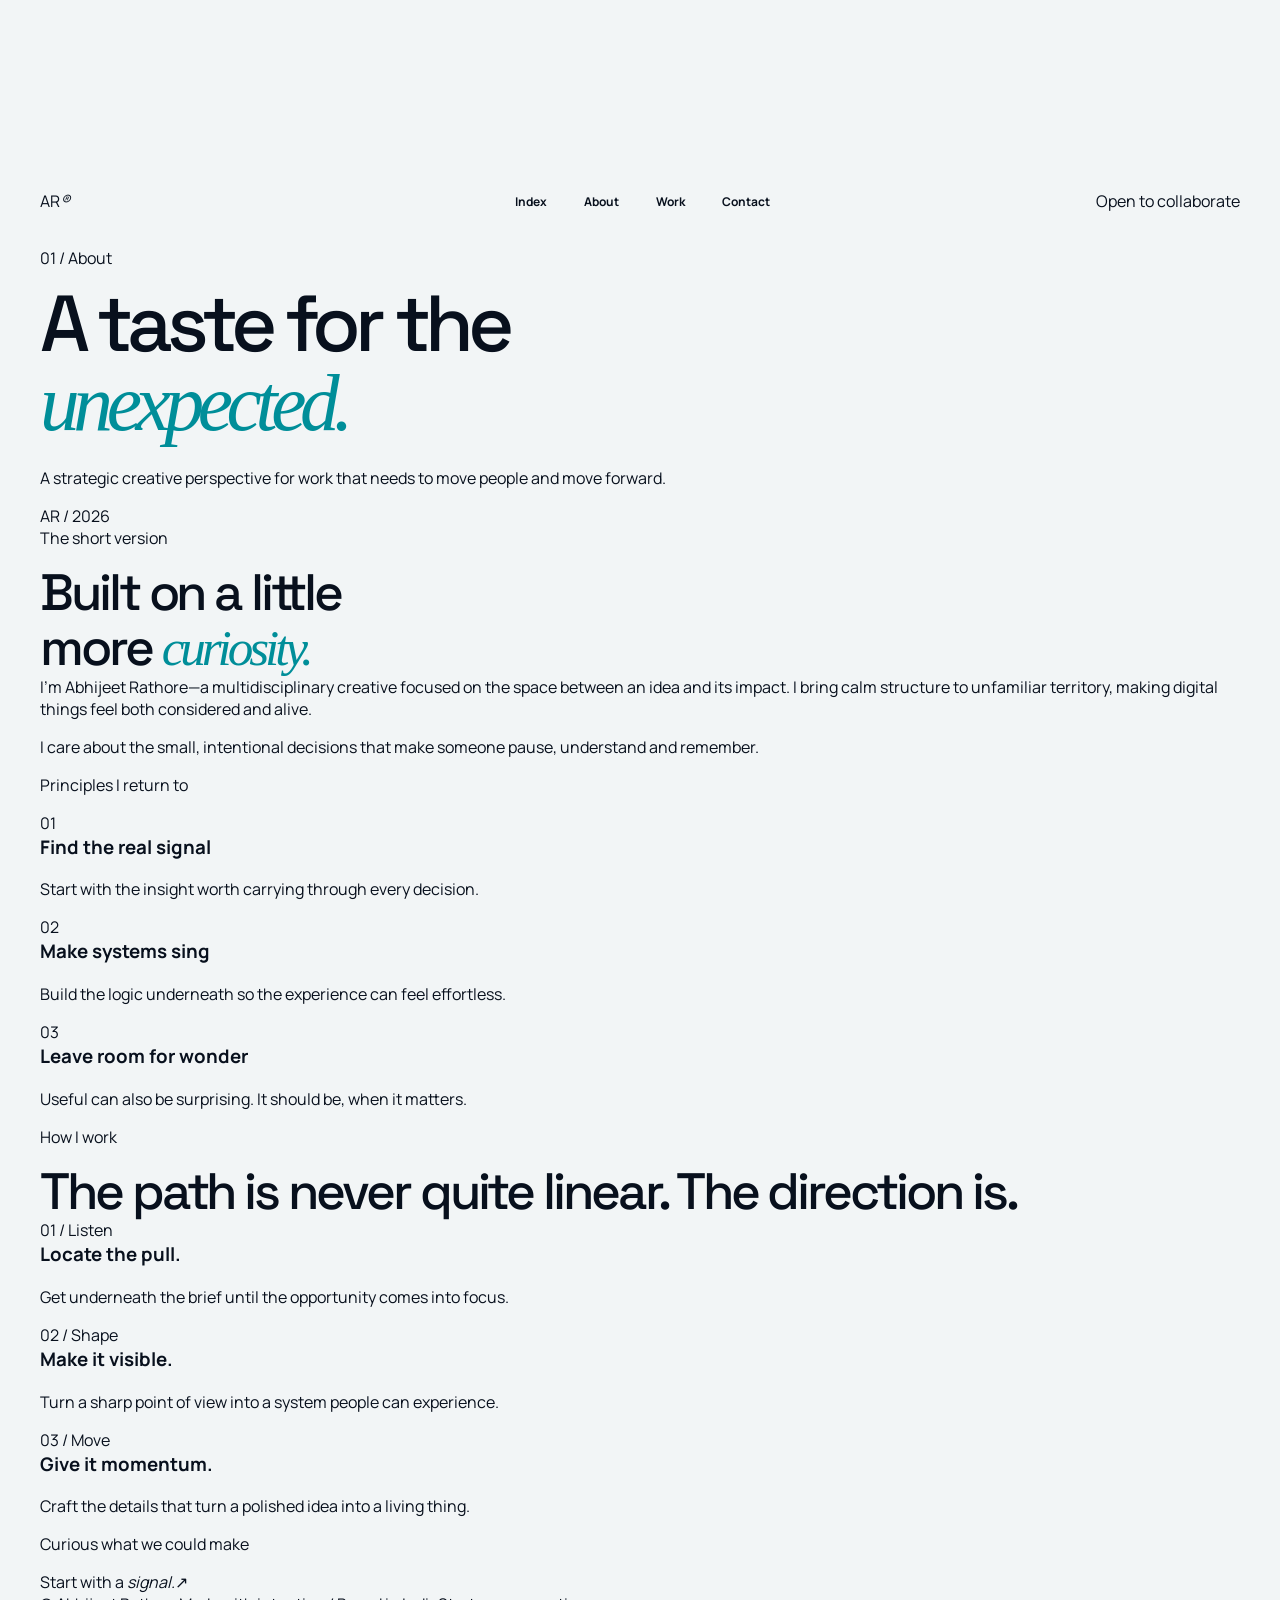
==== about.html @ 10bc4ac6 "Updated the pages" ====
<!doctype html>
<html lang="en"><head><meta charset="UTF-8" /><meta name="viewport" content="width=device-width, initial-scale=1.0" /><meta name="description" content="About Abhijeet Rathore." /><title>About — Abhijeet Rathore</title><link rel="preconnect" href="https://fonts.googleapis.com" /><link rel="preconnect" href="https://fonts.gstatic.com" crossorigin /><link href="https://fonts.googleapis.com/css2?family=DM+Mono:wght@400;500&family=Manrope:wght@400;500;600;700;800&family=Space+Grotesk:wght@400;500;600;700&display=swap" rel="stylesheet" /><link rel="stylesheet" href="styles.css" /></head>
<body><canvas id="starfield" aria-hidden="true"></canvas><div class="noise" aria-hidden="true"></div><div class="cursor-orb" aria-hidden="true"></div><header class="nav-wrap"><nav class="nav container"><a class="brand" href="index.html">A<span>R</span><i>®</i></a><div class="nav-links"><a href="index.html">Index</a><a class="active" href="about.html">About</a><a href="work.html">Work</a><a href="contact.html">Contact</a></div><a class="availability" href="contact.html"><b></b> Open to collaborate</a></nav></header>
<main><section class="page-hero container reveal"><p class="micro"><i></i> 01 / About</p><h1>A taste for the<br /><em>unexpected.</em></h1><p class="page-intro">A strategic creative perspective for work that needs to move people and move forward.</p><span class="page-number">AR / 2026</span></section><section class="about-statement container"><p class="micro reveal"><i></i> The short version</p><div class="reveal delay-1"><h2>Built on a little<br />more <em>curiosity.</em></h2><p>I’m Abhijeet Rathore—a multidisciplinary creative focused on the space between an idea and its impact. I bring calm structure to unfamiliar territory, making digital things feel both considered and alive.</p><p>I care about the small, intentional decisions that make someone pause, understand and remember.</p></div></section><section class="container section"><p class="micro reveal"><i></i> Principles I return to</p><div class="principles"><article class="principle reveal"><span>01</span><h3>Find the real signal</h3><p>Start with the insight worth carrying through every decision.</p></article><article class="principle reveal delay-1"><span>02</span><h3>Make systems sing</h3><p>Build the logic underneath so the experience can feel effortless.</p></article><article class="principle reveal delay-2"><span>03</span><h3>Leave room for wonder</h3><p>Useful can also be surprising. It should be, when it matters.</p></article></div></section><section class="process"><div class="container"><p class="micro reveal"><i></i> How I work</p><h2 class="process-heading reveal">The path is never quite linear. The direction is.</h2><div class="process-grid"><article class="process-card reveal"><span>01 / Listen</span><h3>Locate the pull.</h3><p>Get underneath the brief until the opportunity comes into focus.</p></article><article class="process-card reveal delay-1"><span>02 / Shape</span><h3>Make it visible.</h3><p>Turn a sharp point of view into a system people can experience.</p></article><article class="process-card reveal delay-2"><span>03 / Move</span><h3>Give it momentum.</h3><p>Craft the details that turn a polished idea into a living thing.</p></article></div></div></section><section class="closing container section reveal"><p class="micro"><i></i> Curious what we could make</p><a class="mega-link" href="contact.html">Start with a <em>signal.</em><span>↗</span></a></section></main><footer class="footer container"><span>© <span id="year"></span> Abhijeet Rathore</span><span>Made with intention / Based in India</span><a href="contact.html">Start a conversation ↗</a></footer><script src="script.js"></script></body></html>
---- styles.css ----
:root {
  --ink: #08101d;
  --paper: #f2f5f6;
  --white: #fbfcfc;
  --muted: #6d7680;
  --line: rgba(8, 16, 29, .13);
  --blue: #4cf3f5;
  --violet: #9b7bff;
  --navy: #071321;
}

* { box-sizing: border-box; }
html { scroll-behavior: smooth; }
body { margin: 0; background: var(--paper); color: var(--ink); font-family: "Manrope", sans-serif; overflow-x: hidden; }
a { color: inherit; text-decoration: none; }
.container { width: min(1240px, calc(100% - 80px)); margin: 0 auto; }
.page-shell { overflow: hidden; }

.grain { position: fixed; inset: 0; pointer-events: none; z-index: 30; opacity: .045; background-image: url("data:image/svg+xml,%3Csvg viewBox='0 0 180 180' xmlns='http://www.w3.org/2000/svg'%3E%3Cfilter id='noise'%3E%3CfeTurbulence type='fractalNoise' baseFrequency='.9' numOctaves='4' stitchTiles='stitch'/%3E%3C/filter%3E%3Crect width='100%25' height='100%25' filter='url(%23noise)' opacity='.8'/%3E%3C/svg%3E"); }
.cursor-glow { position: fixed; z-index: 20; top: 0; left: 0; width: 500px; height: 500px; border-radius: 50%; pointer-events: none; background: radial-gradient(circle, rgba(94,241,243,.09), transparent 63%); transform: translate(-50%, -50%); mix-blend-mode: multiply; }

.nav { height: 92px; display: flex; align-items: center; justify-content: space-between; position: relative; z-index: 4; }
.monogram { font: 700 27px/1 "Space Grotesk", sans-serif; letter-spacing: -2px; }
.monogram span { color: #00bdc7; }
.nav-links { display: flex; align-items: center; gap: 37px; margin-left: 118px; }
.nav-links a { font-size: 12px; font-weight: 700; transition: color .2s ease; }
.nav-links a:hover { color: #00a5ad; }
.nav-cta { display: flex; align-items: center; gap: 9px; font: 500 10px/1 "DM Mono", monospace; text-transform: uppercase; letter-spacing: .04em; }
.nav-cta span { width: 7px; height: 7px; border-radius: 50%; background: #1ccd91; box-shadow: 0 0 0 4px rgba(28,205,145,.12); animation: pulse 2s infinite; }

.hero { min-height: 702px; position: relative; display: flex; align-items: center; padding: 83px 0 110px; }
.hero:before { content: ""; position: absolute; width: 740px; height: 740px; border-radius: 50%; right: -138px; top: -67px; background: radial-gradient(circle, rgba(94,244,246,.28) 0, rgba(119,191,244,.12) 35%, transparent 66%); filter: blur(12px); }
.hero-copy { position: relative; z-index: 2; max-width: 660px; }
.eyebrow { display: flex; align-items: center; gap: 10px; margin: 0 0 25px; color: #53616c; font: 500 10px/1.2 "DM Mono", monospace; letter-spacing: .09em; text-transform: uppercase; }
.eyebrow i { display: inline-block; width: 20px; height: 1px; background: #1d8b96; }
h1, h2, h3, p { margin-top: 0; }
h1 { margin-bottom: 25px; max-width: 670px; font: 500 clamp(59px, 6.2vw, 94px)/.99 "Space Grotesk", sans-serif; letter-spacing: -.075em; }
h1 em, h2 em { color: #008e99; font-family: Georgia, "Times New Roman", serif; font-weight: 400; letter-spacing: -.08em; }
.hero-intro { max-width: 430px; color: #53616c; font-size: 15px; line-height: 1.72; }
.hero-actions { display: flex; align-items: center; gap: 25px; margin-top: 34px; }
.button { display: inline-flex; align-items: center; gap: 24px; padding: 16px 18px; font-size: 12px; font-weight: 700; transition: transform .25s ease, background .25s ease; }
.button:hover { transform: translateY(-3px); }
.button-primary { background: var(--ink); color: white; }
.button-primary b { color: #52eff1; font-size: 19px; font-weight: 400; line-height: 10px; }
.button-quiet { border-bottom: 1px solid var(--ink); padding-left: 0; padding-right: 0; }
.button-quiet span { font-size: 16px; }
.hero-meta { position: absolute; bottom: 32px; left: 40px; right: 40px; display: flex; justify-content: space-between; color: #7a858d; font: 500 10px/1.2 "DM Mono", monospace; letter-spacing: .01em; }
.hero-meta b { color: #00a9b2; margin: 0 6px; }
.hero-meta a { color: var(--ink); font-weight: 500; }
.hero-meta small { margin-left: 9px; font-size: 14px; }

.hero-orbit { position: absolute; z-index: 1; width: 590px; height: 590px; right: -10px; top: 64px; border-radius: 50%; }
.orbit-grid { position: absolute; inset: 63px; border-radius: 50%; background-image: linear-gradient(rgba(8,16,29,.05) 1px, transparent 1px), linear-gradient(90deg, rgba(8,16,29,.05) 1px, transparent 1px); background-size: 24px 24px; mask-image: radial-gradient(circle, black 36%, transparent 70%); }
.orbit-ring { position: absolute; left: 50%; top: 50%; border: 1px solid rgba(9, 42, 57, .26); border-radius: 50%; transform: translate(-50%, -50%); }
.ring-one { width: 214px; height: 214px; animation: spin 20s linear infinite; }
.ring-two { width: 367px; height: 367px; border-style: dashed; opacity: .78; animation: spin-reverse 34s linear infinite; }
.ring-three { width: 510px; height: 510px; border-color: rgba(9, 42, 57, .13); }
.ring-one:after, .ring-two:after { content: ""; position: absolute; border-radius: 50%; background: #00b6be; box-shadow: 0 0 16px 4px rgba(74,245,246,.5); }
.ring-one:after { width: 8px; height: 8px; top: 28px; left: 19px; }
.ring-two:after { width: 5px; height: 5px; right: 48px; bottom: 5px; background: #8268ff; }
.orbit-node { position: absolute; width: 14px; height: 14px; border-radius: 50%; background: var(--paper); border: 2px solid #19bdc3; box-shadow: 0 0 0 4px rgba(68,240,240,.1); }
.node-one { top: 95px; left: 103px; }.node-two { right: 50px; top: 224px; border-color: #8b73ff; }.node-three { bottom: 101px; left: 133px; width: 9px; height: 9px; }
.core { position: absolute; width: 128px; height: 128px; left: calc(50% - 64px); top: calc(50% - 64px); border-radius: 50%; display: flex; flex-direction: column; justify-content: center; align-items: center; background: rgba(249,255,255,.68); box-shadow: inset 0 0 22px rgba(75,243,244,.4), 0 0 35px rgba(47,218,222,.2); backdrop-filter: blur(6px); }
.core:before { content: ""; position: absolute; inset: -8px; border: 1px solid rgba(0,166,178,.22); border-radius: 50%; }
.core-mark { font: 700 40px/.7 "Space Grotesk", sans-serif; letter-spacing: -4px; }
.core-status { margin-top: 12px; color: #00959e; font: 500 7px/1 "DM Mono", monospace; letter-spacing: .13em; }
.orbit-label { position: absolute; color: #728087; font: 500 8px/1.6 "DM Mono", monospace; letter-spacing: .09em; }
.label-top { top: 72px; right: 38px; }.label-bottom { bottom: 79px; left: 41px; color: #228d96; }

.section-pad { padding-top: 145px; padding-bottom: 145px; }
.about { border-top: 1px solid var(--line); }
.section-kicker { color: #607079; font: 500 10px/1 "DM Mono", monospace; letter-spacing: .07em; text-transform: uppercase; }
.section-kicker span { color: #00a9b2; margin-right: 12px; }
.about-content { display: grid; grid-template-columns: minmax(0, 1.35fr) minmax(250px, .65fr); gap: 100px; align-items: end; margin-top: 53px; }
h2 { margin-bottom: 0; font: 500 clamp(37px, 4vw, 61px)/1.08 "Space Grotesk", sans-serif; letter-spacing: -.06em; }
.about-aside { padding-bottom: 5px; }.about-aside p { margin-bottom: 28px; color: #53616c; font-size: 14px; line-height: 1.75; }
.text-link { display: inline-flex; gap: 17px; align-items: center; padding-bottom: 5px; border-bottom: 1px solid #1c2730; font-size: 12px; font-weight: 700; }.text-link span { color: #009da7; font-size: 15px; }
.metrics { display: grid; grid-template-columns: repeat(4, 1fr); gap: 20px; margin-top: 94px; padding-top: 22px; border-top: 1px solid var(--line); }.metrics div { display: flex; flex-direction: column; gap: 14px; }.metrics strong { color: #00a5ae; font: 500 33px/1 "Space Grotesk", sans-serif; letter-spacing: -.05em; }.metrics span { color: #5f6b73; font-size: 11px; line-height: 1.5; }

.work { background: var(--ink); color: var(--white); }.work-header { display: flex; justify-content: space-between; align-items: start; }.work .section-kicker { color: #7e96a1; }.work-header p { width: 280px; margin: 0; color: #a3b4bb; font-size: 13px; line-height: 1.7; }.project-grid { display: grid; grid-template-columns: 1fr 1fr; gap: 47px 25px; margin-top: 78px; }.project { display: block; }.project-featured { grid-column: span 2; }.project-wide { grid-column: span 2; width: 68%; }.project-art { position: relative; overflow: hidden; height: 385px; background: #142a3d; transition: transform .4s ease; }.project-featured .project-art { height: 510px; }.project-wide .project-art { height: 350px; }.project:hover .project-art { transform: translateY(-7px); }.project-index { position: absolute; bottom: 18px; right: 19px; z-index: 3; color: rgba(255,255,255,.7); font: 500 9px/1 "DM Mono", monospace; }.project-caption { display: flex; justify-content: space-between; align-items: center; padding-top: 16px; }.project-caption h3 { margin: 0 0 5px; font: 500 20px/1 "Space Grotesk", sans-serif; letter-spacing: -.04em; }.project-caption p { margin: 0; color: #8ea2ac; font-size: 11px; }.round-arrow { display: grid; place-items: center; width: 34px; height: 34px; border: 1px solid rgba(255,255,255,.35); border-radius: 50%; font-size: 15px; transition: background .25s ease, color .25s ease; }.project:hover .round-arrow { background: #54f2f3; color: var(--ink); border-color: #54f2f3; }

.art-aether { background: radial-gradient(circle at 53% 48%, #3f737e 0, #174052 18%, #0c2237 46%, #071526 85%); }.aether-glow { position: absolute; width: 650px; height: 250px; top: 100px; left: 50%; transform: translateX(-50%); background: radial-gradient(ellipse, rgba(109,253,248,.64) 0, rgba(74,189,221,.16) 35%, transparent 70%); filter: blur(20px); }.aether-card { position: absolute; border: 1px solid rgba(146,255,255,.55); background: rgba(19,74,93,.46); box-shadow: 0 18px 70px rgba(0,0,0,.24), inset 0 0 60px rgba(90,244,240,.09); backdrop-filter: blur(11px); }.card-back { width: 255px; height: 316px; left: calc(50% - 148px); top: 94px; transform: rotate(-13deg); opacity: .75; }.card-main { width: 280px; height: 350px; left: calc(50% - 100px); top: 77px; transform: rotate(8deg); transition: transform .6s cubic-bezier(.2,.8,.2,1); }.project:hover .card-main { transform: rotate(3deg) translateY(-8px); }.aether-card-nav { display: flex; align-items: center; gap: 7px; padding: 20px; color: #e4ffff; }.aether-card-nav span { margin-right: auto; font: 400 22px Georgia; }.aether-card-nav i { display: block; width: 14px; height: 1px; background: #99f4f1; }.aether-card-copy { position: relative; z-index: 2; padding: 63px 21px; color: #eaffff; font: 400 42px/.91 "Space Grotesk", sans-serif; letter-spacing: -.08em; }.aether-card-copy em { color: #a4fff8; font-family: Georgia; }.aether-ripple { position: absolute; left: -35px; bottom: -110px; width: 340px; height: 240px; border-radius: 50%; border: 1px solid rgba(130,255,252,.55); box-shadow: 0 0 0 25px rgba(122,255,251,.05), 0 0 0 52px rgba(122,255,251,.04), 0 0 0 84px rgba(122,255,251,.03); }

.art-type { background: #f0ece5; color: #101218; }.type-word { position: absolute; z-index: 2; font: 700 clamp(64px, 9vw, 128px)/.78 "Space Grotesk", sans-serif; letter-spacing: -.1em; }.type-word-one { left: 25px; top: 61px; }.type-word-two { right: 20px; bottom: 66px; color: #d65647; }.type-globe { position: absolute; width: 190px; height: 190px; left: calc(50% - 95px); top: calc(50% - 95px); border-radius: 50%; background: repeating-linear-gradient(0deg, transparent, transparent 12px, rgba(7,16,29,.75) 13px, transparent 14px), repeating-linear-gradient(90deg, transparent, transparent 17px, rgba(7,16,29,.45) 18px, transparent 19px), #ea5b4c; box-shadow: inset -30px -15px 42px rgba(33,12,8,.28); animation: float 5s ease-in-out infinite; }.art-type .project-index { color: #222; }

.art-still { background: linear-gradient(180deg, #bccfd0 0%, #ceddde 51%, #698b8b 51%, #2b4b4e 100%); }.still-sun { position: absolute; width: 140px; height: 140px; border-radius: 50%; background: #f6e6be; top: 49px; left: 55%; box-shadow: 0 0 50px rgba(255,239,192,.62); }.still-land { position: absolute; left: -10%; right: -10%; border-radius: 50% 50% 0 0; }.land-back { bottom: 0; height: 155px; background: #476e71; clip-path: polygon(0 68%, 15% 41%, 32% 63%, 49% 14%, 67% 50%, 80% 25%, 100% 53%, 100% 100%, 0 100%); }.land-front { bottom: -17px; height: 145px; background: #15373e; clip-path: polygon(0 63%, 18% 25%, 36% 60%, 52% 32%, 71% 66%, 87% 21%, 100% 50%, 100% 100%, 0 100%); }.still-window { position: absolute; left: 27px; top: 25px; right: 27px; bottom: 24px; border: 1px solid rgba(6,38,44,.54); display: flex; flex-direction: column; justify-content: space-between; padding: 13px; color: #113a3e; font: 500 10px/1 "DM Mono"; letter-spacing: .13em; }.still-window i { align-self: flex-end; font-style: normal; }.art-still .project-index { color: #e9f9f7; }

.services { border-bottom: 1px solid var(--line); }.service-list { margin-top: 60px; border-top: 1px solid var(--line); }.service-item { display: grid; grid-template-columns: 11% 39% 1fr 30px; align-items: center; gap: 15px; min-height: 119px; border-bottom: 1px solid var(--line); transition: padding .3s ease, background .3s ease; }.service-item:hover { padding: 0 18px; background: rgba(82,238,240,.08); }.service-item > span { color: #00a3ad; font: 500 10px/1 "DM Mono"; }.service-item h3 { margin: 0; font: 500 27px/1 "Space Grotesk"; letter-spacing: -.05em; }.service-item p { margin: 0; max-width: 255px; color: #66727a; font-size: 12px; line-height: 1.65; }.service-item i { font-style: normal; font-size: 19px; }

.contact { position: relative; overflow: hidden; color: var(--white); background: #071421; }.contact:before { content: ""; position: absolute; width: 700px; height: 700px; border-radius: 50%; right: -155px; top: -270px; background: radial-gradient(circle, rgba(75,245,245,.31), rgba(40,132,166,.09) 34%, transparent 68%); }.contact-grid { position: absolute; inset: 0; opacity: .27; background-image: linear-gradient(rgba(80,164,177,.15) 1px, transparent 1px), linear-gradient(90deg, rgba(80,164,177,.15) 1px, transparent 1px); background-size: 52px 52px; mask-image: linear-gradient(120deg, black, transparent 75%); }.contact-content { position: relative; padding-top: 128px; padding-bottom: 32px; }.contact .eyebrow { color: #a9c1c5; }.contact h2 { font-size: clamp(54px, 7vw, 103px); color: #f4ffff; }.contact h2 em { color: #69f3f3; }.contact-mail { display: inline-flex; align-items: center; gap: 18px; margin-top: 49px; padding-bottom: 8px; border-bottom: 1px solid rgba(225,255,255,.6); font: 500 clamp(18px, 2vw, 26px)/1 "Space Grotesk"; letter-spacing: -.04em; }.contact-mail span { color: #69f3f3; }.contact-bottom { display: flex; justify-content: space-between; align-items: center; margin-top: 127px; color: #85a2a9; font: 500 9px/1 "DM Mono"; letter-spacing: .02em; }.contact-bottom div { display: flex; gap: 23px; }.contact-bottom a:hover { color: #70f5f3; }

.reveal { opacity: 0; transform: translateY(25px); transition: opacity .8s ease, transform .8s cubic-bezier(.2,.75,.25,1); }.reveal.in-view { opacity: 1; transform: translateY(0); }.delay-1 { transition-delay: .13s; }.delay-2 { transition-delay: .25s; }
@keyframes spin { to { transform: translate(-50%, -50%) rotate(360deg); } } @keyframes spin-reverse { to { transform: translate(-50%, -50%) rotate(-360deg); } } @keyframes pulse { 50% { opacity: .4; transform: scale(.7); } } @keyframes float { 50% { transform: translateY(-11px) rotate(7deg); } }

@media (max-width: 850px) { .container { width: min(100% - 42px, 650px); }.nav { height: 76px; }.nav-links { display: none; }.nav-cta { font-size: 8px; }.hero { min-height: 780px; align-items: flex-start; padding-top: 92px; }.hero-copy { max-width: 520px; }.hero-orbit { width: 445px; height: 445px; right: -132px; top: 380px; opacity: .8; }.ring-one { width: 162px; height: 162px; }.ring-two { width: 278px; height: 278px; }.ring-three { width: 390px; height: 390px; }.orbit-grid { inset: 34px; }.node-one { top: 64px; left: 70px; }.node-two { right: 25px; top: 170px; }.node-three { bottom: 74px; left: 94px; }.label-top { top: 46px; right: 22px; }.label-bottom { bottom: 43px; left: 21px; }.hero-meta { left: 21px; right: 21px; }.section-pad { padding-top: 95px; padding-bottom: 95px; }.about-content { grid-template-columns: 1fr; gap: 35px; margin-top: 39px; }.metrics { margin-top: 67px; }.project-wide { width: 100%; }.project-featured .project-art { height: 430px; }.service-item { grid-template-columns: 50px 1fr 30px; gap: 12px; padding: 21px 0; }.service-item p { display: none; }.contact-content { padding-top: 96px; } }
@media (max-width: 540px) { .container { width: calc(100% - 34px); }.nav-cta { display: none; }.hero { min-height: 717px; padding-top: 78px; }.eyebrow { margin-bottom: 19px; }.hero-intro { font-size: 13px; max-width: 340px; }.hero-actions { gap: 18px; margin-top: 28px; }.button { font-size: 11px; gap: 12px; padding: 14px 14px; }.hero-orbit { transform: scale(.82); transform-origin: top right; right: -103px; top: 370px; }.hero-meta span { font-size: 8px; }.hero-meta a { font-size: 8px; }.metrics { grid-template-columns: 1fr 1fr; row-gap: 37px; }.work-header { display: block; }.work-header p { margin-top: 23px; }.project-grid { grid-template-columns: 1fr; gap: 40px; margin-top: 47px; }.project-featured, .project-wide { grid-column: span 1; }.project-art, .project-featured .project-art, .project-wide .project-art { height: 290px; }.card-back { transform: scale(.75) rotate(-13deg); transform-origin: center; left: calc(50% - 145px); top: 18px; }.card-main { transform: scale(.75) rotate(8deg); transform-origin: center; left: calc(50% - 103px); top: 0; }.project:hover .card-main { transform: scale(.75) rotate(3deg) translateY(-8px); }.type-word { font-size: 67px; }.type-globe { transform: scale(.7); }.service-list { margin-top: 39px; }.service-item h3 { font-size: 20px; }.contact-bottom { margin-top: 92px; align-items: flex-start; flex-direction: column; gap: 17px; }.contact-bottom div { gap: 16px; } }
@media (prefers-reduced-motion: reduce) { *, *:before, *:after { scroll-behavior: auto !important; animation-duration: .01ms !important; animation-iteration-count: 1 !important; transition-duration: .01ms !important; } }
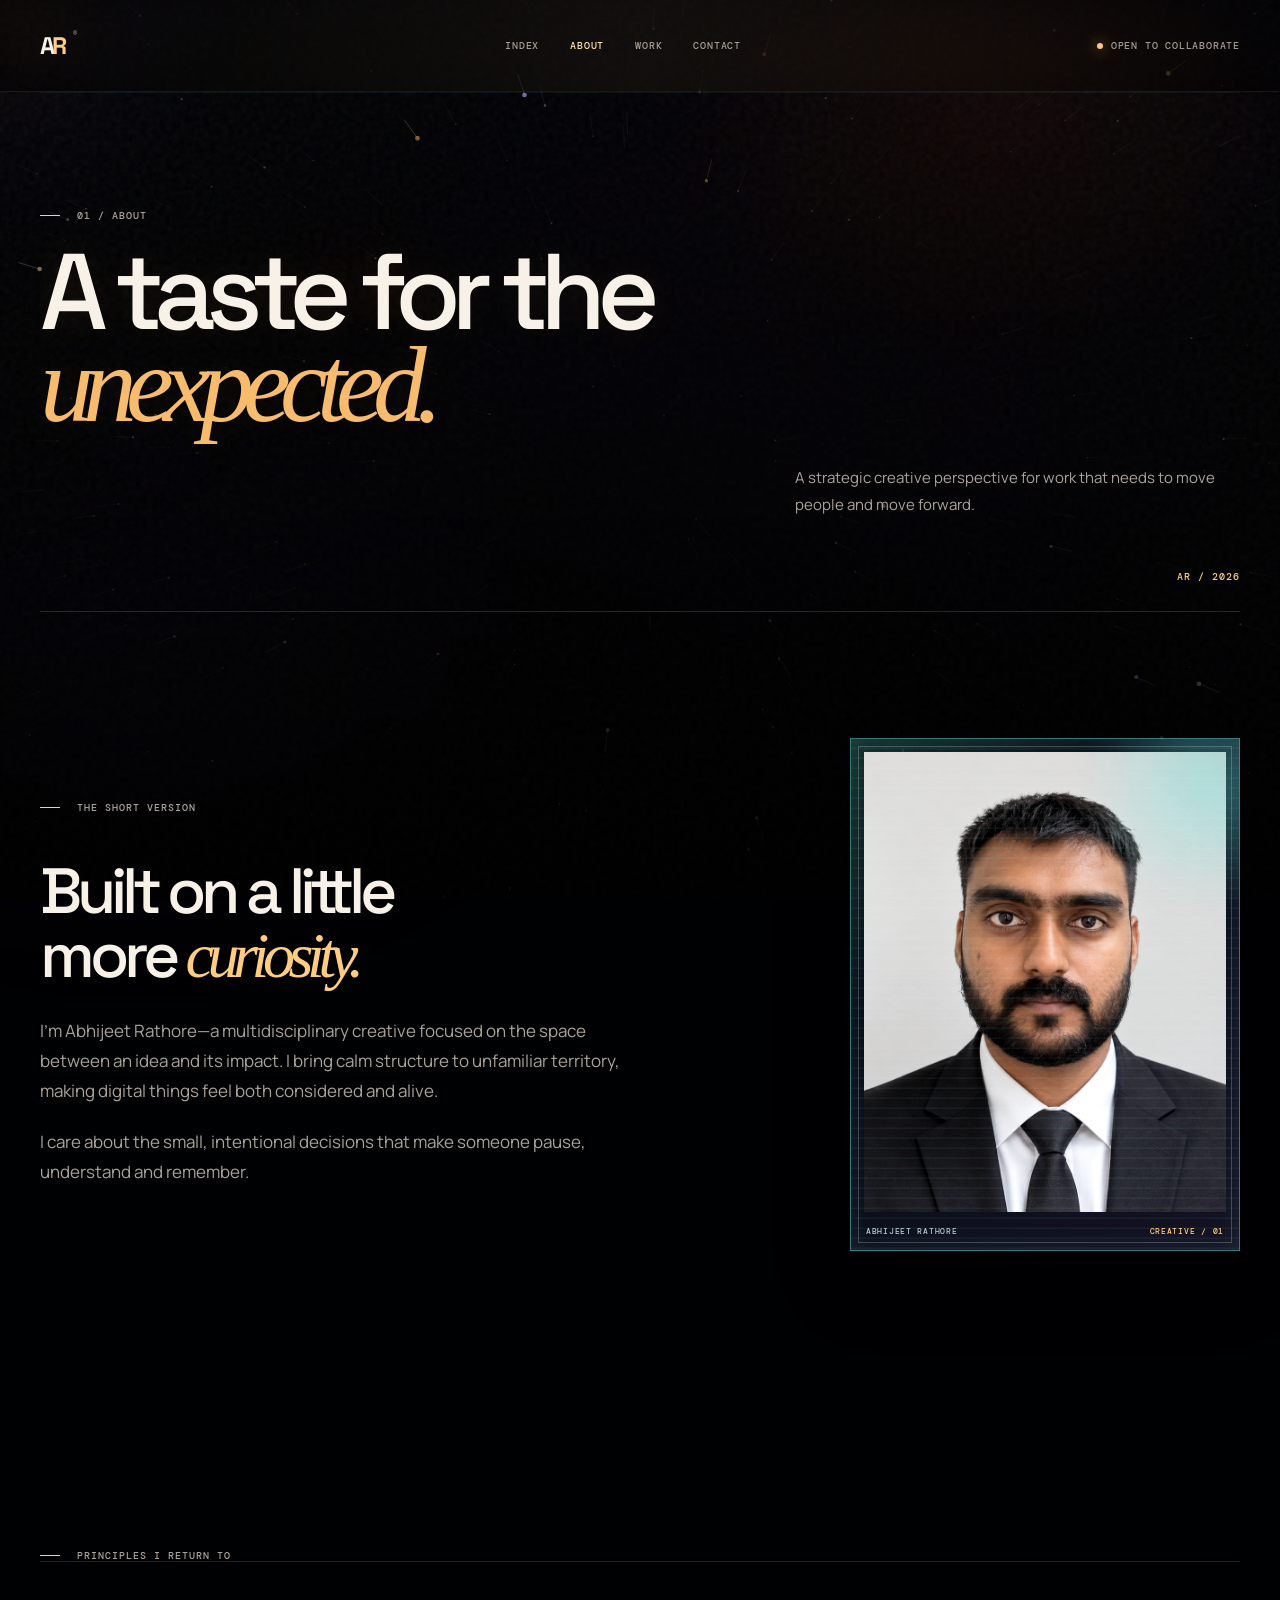
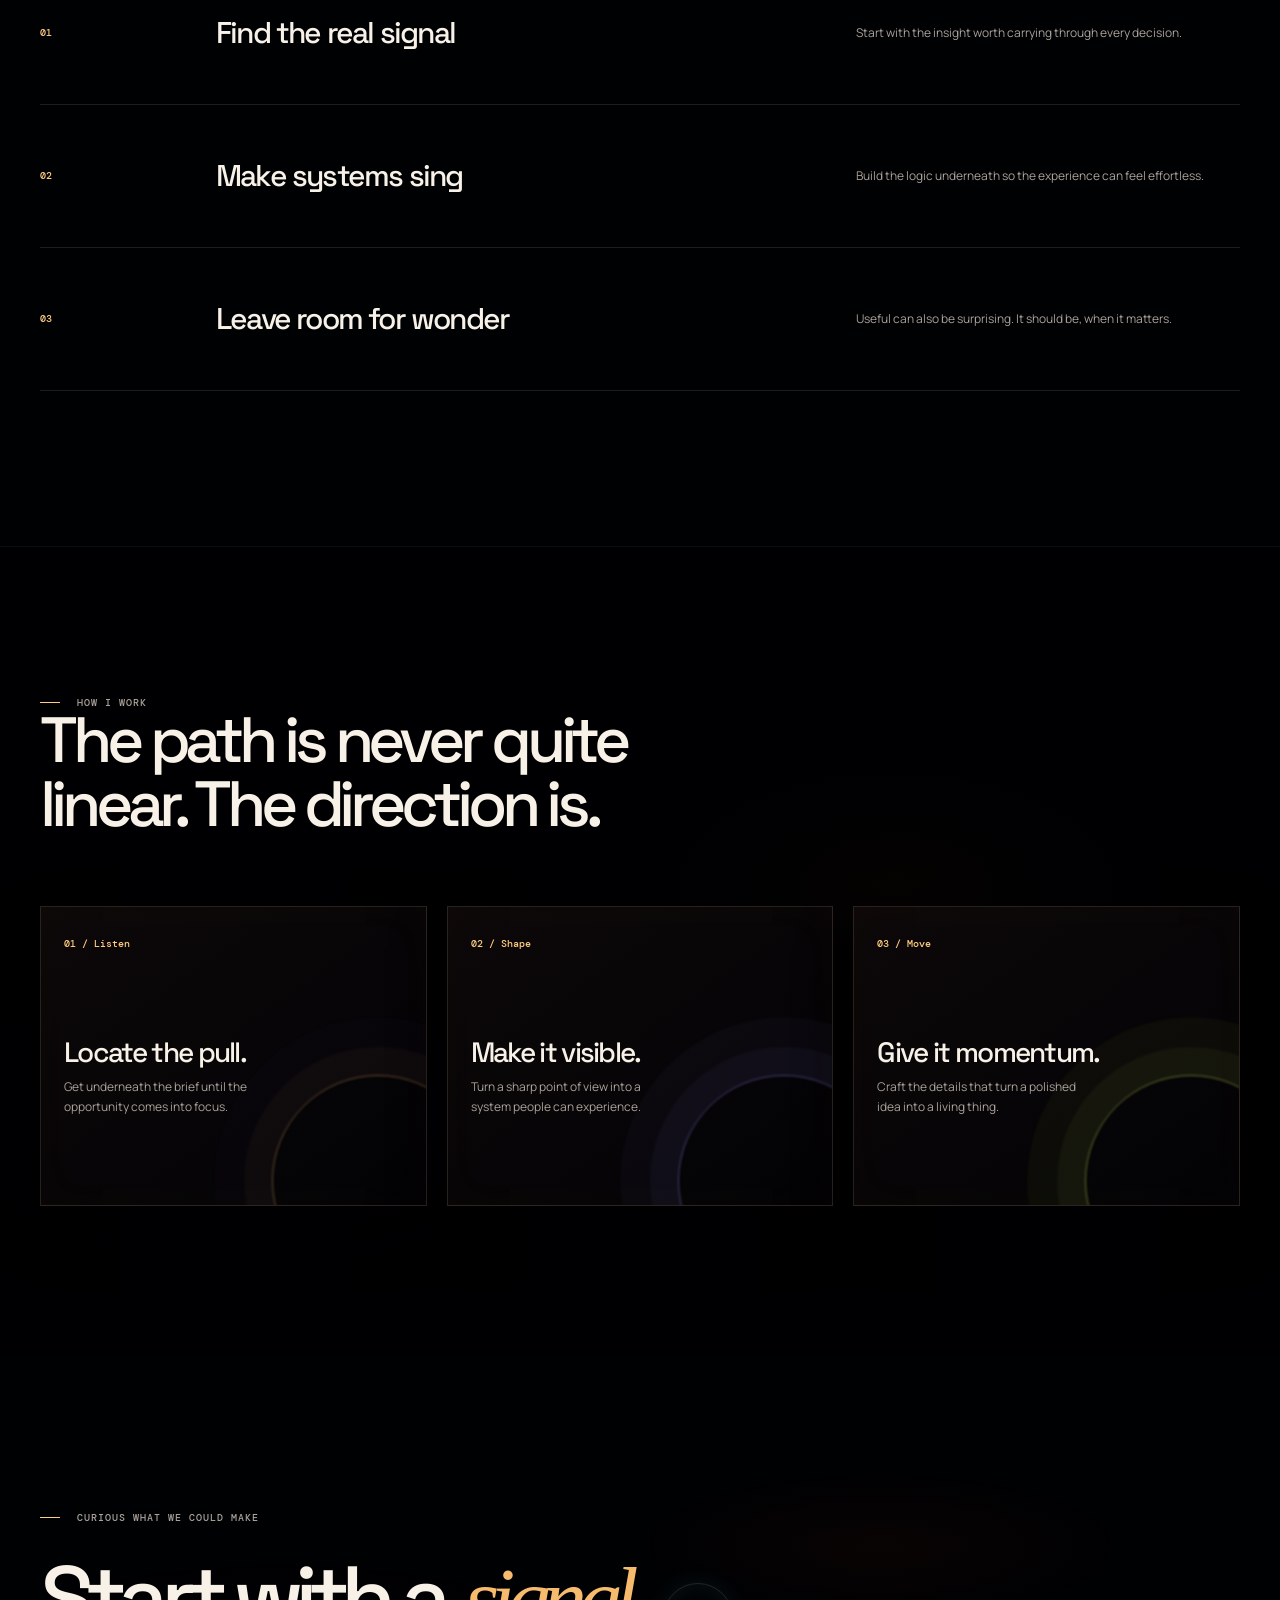
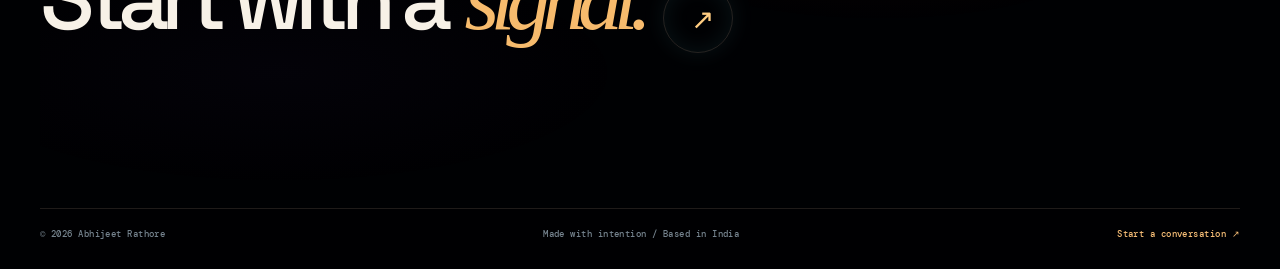
==== commit 13ee2b2f: "Blackhole" ====
--- a/about.html
+++ b/about.html
@@ -1,4 +1,4 @@
 <!doctype html>
-<html lang="en"><head><meta charset="UTF-8" /><meta name="viewport" content="width=device-width, initial-scale=1.0" /><meta name="description" content="About Abhijeet Rathore." /><title>About — Abhijeet Rathore</title><link rel="preconnect" href="https://fonts.googleapis.com" /><link rel="preconnect" href="https://fonts.gstatic.com" crossorigin /><link href="https://fonts.googleapis.com/css2?family=DM+Mono:wght@400;500&family=Manrope:wght@400;500;600;700;800&family=Space+Grotesk:wght@400;500;600;700&display=swap" rel="stylesheet" /><link rel="stylesheet" href="styles.css" /></head>
+<html lang="en"><head><meta charset="UTF-8" /><meta name="viewport" content="width=device-width, initial-scale=1.0" /><meta name="description" content="About Abhijeet Rathore." /><title>About — Abhijeet Rathore</title><link rel="preconnect" href="https://fonts.googleapis.com" /><link rel="preconnect" href="https://fonts.gstatic.com" crossorigin /><link href="https://fonts.googleapis.com/css2?family=DM+Mono:wght@400;500&family=Manrope:wght@400;500;600;700;800&family=Space+Grotesk:wght@400;500;600;700&display=swap" rel="stylesheet" /><link rel="stylesheet" href="styles.css" /><link rel="stylesheet" href="profile.css" /></head>
 <body><canvas id="starfield" aria-hidden="true"></canvas><div class="noise" aria-hidden="true"></div><div class="cursor-orb" aria-hidden="true"></div><header class="nav-wrap"><nav class="nav container"><a class="brand" href="index.html">A<span>R</span><i>®</i></a><div class="nav-links"><a href="index.html">Index</a><a class="active" href="about.html">About</a><a href="work.html">Work</a><a href="contact.html">Contact</a></div><a class="availability" href="contact.html"><b></b> Open to collaborate</a></nav></header>
-<main><section class="page-hero container reveal"><p class="micro"><i></i> 01 / About</p><h1>A taste for the<br /><em>unexpected.</em></h1><p class="page-intro">A strategic creative perspective for work that needs to move people and move forward.</p><span class="page-number">AR / 2026</span></section><section class="about-statement container"><p class="micro reveal"><i></i> The short version</p><div class="reveal delay-1"><h2>Built on a little<br />more <em>curiosity.</em></h2><p>I’m Abhijeet Rathore—a multidisciplinary creative focused on the space between an idea and its impact. I bring calm structure to unfamiliar territory, making digital things feel both considered and alive.</p><p>I care about the small, intentional decisions that make someone pause, understand and remember.</p></div></section><section class="container section"><p class="micro reveal"><i></i> Principles I return to</p><div class="principles"><article class="principle reveal"><span>01</span><h3>Find the real signal</h3><p>Start with the insight worth carrying through every decision.</p></article><article class="principle reveal delay-1"><span>02</span><h3>Make systems sing</h3><p>Build the logic underneath so the experience can feel effortless.</p></article><article class="principle reveal delay-2"><span>03</span><h3>Leave room for wonder</h3><p>Useful can also be surprising. It should be, when it matters.</p></article></div></section><section class="process"><div class="container"><p class="micro reveal"><i></i> How I work</p><h2 class="process-heading reveal">The path is never quite linear. The direction is.</h2><div class="process-grid"><article class="process-card reveal"><span>01 / Listen</span><h3>Locate the pull.</h3><p>Get underneath the brief until the opportunity comes into focus.</p></article><article class="process-card reveal delay-1"><span>02 / Shape</span><h3>Make it visible.</h3><p>Turn a sharp point of view into a system people can experience.</p></article><article class="process-card reveal delay-2"><span>03 / Move</span><h3>Give it momentum.</h3><p>Craft the details that turn a polished idea into a living thing.</p></article></div></div></section><section class="closing container section reveal"><p class="micro"><i></i> Curious what we could make</p><a class="mega-link" href="contact.html">Start with a <em>signal.</em><span>↗</span></a></section></main><footer class="footer container"><span>© <span id="year"></span> Abhijeet Rathore</span><span>Made with intention / Based in India</span><a href="contact.html">Start a conversation ↗</a></footer><script src="script.js"></script></body></html>
+<main><section class="page-hero container reveal"><p class="micro"><i></i> 01 / About</p><h1>A taste for the<br /><em>unexpected.</em></h1><p class="page-intro">A strategic creative perspective for work that needs to move people and move forward.</p><span class="page-number">AR / 2026</span></section><section class="about-profile container"><div class="profile-copy"><p class="micro reveal"><i></i> The short version</p><div class="reveal delay-1"><h2>Built on a little<br />more <em>curiosity.</em></h2><p>I’m Abhijeet Rathore—a multidisciplinary creative focused on the space between an idea and its impact. I bring calm structure to unfamiliar territory, making digital things feel both considered and alive.</p><p>I care about the small, intentional decisions that make someone pause, understand and remember.</p></div></div><figure class="portrait-frame reveal delay-2"><div class="portrait-lines" aria-hidden="true"></div><img src="assets/profile.png" alt="Abhijeet Rathore in a formal portrait" /><figcaption><span>ABHIJEET RATHORE</span><span>CREATIVE / 01</span></figcaption></figure></section><section class="container section"><p class="micro reveal"><i></i> Principles I return to</p><div class="principles"><article class="principle reveal"><span>01</span><h3>Find the real signal</h3><p>Start with the insight worth carrying through every decision.</p></article><article class="principle reveal delay-1"><span>02</span><h3>Make systems sing</h3><p>Build the logic underneath so the experience can feel effortless.</p></article><article class="principle reveal delay-2"><span>03</span><h3>Leave room for wonder</h3><p>Useful can also be surprising. It should be, when it matters.</p></article></div></section><section class="process"><div class="container"><p class="micro reveal"><i></i> How I work</p><h2 class="process-heading reveal">The path is never quite linear. The direction is.</h2><div class="process-grid"><article class="process-card reveal"><span>01 / Listen</span><h3>Locate the pull.</h3><p>Get underneath the brief until the opportunity comes into focus.</p></article><article class="process-card reveal delay-1"><span>02 / Shape</span><h3>Make it visible.</h3><p>Turn a sharp point of view into a system people can experience.</p></article><article class="process-card reveal delay-2"><span>03 / Move</span><h3>Give it momentum.</h3><p>Craft the details that turn a polished idea into a living thing.</p></article></div></div></section><section class="closing container section reveal"><p class="micro"><i></i> Curious what we could make</p><a class="mega-link" href="contact.html">Start with a <em>signal.</em><span>↗</span></a></section></main><footer class="footer container"><span>© <span id="year"></span> Abhijeet Rathore</span><span>Made with intention / Based in India</span><a href="contact.html">Start a conversation ↗</a></footer><script src="script.js"></script></body></html>
--- a/styles.css
+++ b/styles.css
@@ -1,97 +1,50 @@
-:root {
-  --ink: #08101d;
-  --paper: #f2f5f6;
-  --white: #fbfcfc;
-  --muted: #6d7680;
-  --line: rgba(8, 16, 29, .13);
-  --blue: #4cf3f5;
-  --violet: #9b7bff;
-  --navy: #071321;
-}
+:root{--bg:#03060b;--bg-2:#09131c;--surface:#0a1017;--surface-2:#0d1a24;--ink:#eef5f9;--dim:#99a9b9;--line:rgba(213,241,246,.16);--cyan:#67f3ff;--acid:#d7ff6d;--purple:#8e8dfd;--sans:"Manrope",sans-serif;--display:"Space Grotesk",sans-serif;--mono:"DM Mono",monospace;--mx:0;--my:0}*{box-sizing:border-box}html{scroll-behavior:smooth}body{margin:0;min-width:320px;background:radial-gradient(circle at 20% 20%,rgba(56,80,132,.26),transparent 22%),radial-gradient(circle at 78% 14%,rgba(94,209,255,.1),transparent 20%),radial-gradient(circle at 50% 85%,rgba(48,64,146,.18),transparent 25%),var(--bg);color:var(--ink);font-family:var(--sans);overflow-x:hidden;position:relative}body:before{content:"";position:fixed;inset:-15%;z-index:-2;background:radial-gradient(circle at 50% 35%,rgba(38,68,92,.36),transparent 15%),radial-gradient(circle at 50% 55%,rgba(31,29,74,.25),transparent 30%),radial-gradient(circle at 60% 50%,rgba(2,6,13,.1),transparent 60%);filter:blur(24px);pointer-events:none}body:after{content:"";position:fixed;inset:0;z-index:-1;background:linear-gradient(180deg,rgba(4,7,11,.12),rgba(4,7,11,.5));pointer-events:none}a{color:inherit;text-decoration:none}.container{width:min(1240px,calc(100% - 80px));margin:0 auto}#starfield{position:fixed;inset:0;z-index:-3;width:100%;height:100%;opacity:.9}#starfield:before{content:""}.noise{position:fixed;z-index:8;inset:0;pointer-events:none;opacity:.05;background-image:url("data:image/svg+xml,%3Csvg viewBox='0 0 160 160' xmlns='http://www.w3.org/2000/svg'%3E%3Cfilter id='n'%3E%3CfeTurbulence type='fractalNoise' baseFrequency='.9' numOctaves='3' stitchTiles='stitch'/%3E%3C/filter%3E%3Crect width='100%25' height='100%25' filter='url(%23n)'/%3E%3C/svg%3E")}.cursor-orb{position:fixed;z-index:7;width:420px;height:420px;border-radius:50%;pointer-events:none;transform:translate(-50%,-50%);background:radial-gradient(circle,rgba(90,231,255,.08),rgba(90,231,255,.02) 26%,transparent 65%);mix-blend-mode:screen;filter:blur(18px)}.nav-wrap{position:relative;z-index:5}.nav{height:91px;display:flex;align-items:center;justify-content:space-between;border-bottom:1px solid var(--line)}.brand{position:relative;font:700 24px/1 var(--display);letter-spacing:-.14em}.brand span{color:var(--cyan)}.brand i{position:absolute;top:-5px;right:-14px;font:400 7px/1 var(--mono);color:var(--dim);font-style:normal;letter-spacing:0}.nav-links{display:flex;gap:31px;margin-left:86px}.nav-links a,.availability{color:var(--dim);font:500 10px/1 var(--mono);text-transform:uppercase;letter-spacing:.08em;transition:color .2s}.nav-links a:hover,.nav-links a.active,.availability:hover{color:var(--ink)}.availability{display:flex;gap:8px;align-items:center}.availability b{width:6px;height:6px;border-radius:50%;background:var(--acid);box-shadow:0 0 11px var(--acid);animation:blink 2s infinite}.micro{margin:0;color:var(--dim);font:500 10px/1.1 var(--mono);letter-spacing:.1em;text-transform:uppercase}.micro i{display:inline-block;width:20px;height:1px;margin:0 10px 3px 0;background:var(--cyan)}.hero{position:relative;min-height:calc(100vh - 91px);display:flex;align-items:center;padding:80px 0 100px}.hero:after{content:"";position:absolute;width:1px;top:0;bottom:0;right:22%;background:linear-gradient(transparent,rgba(101,245,236,.1),transparent)}.hero-copy{position:relative;z-index:2;max-width:690px}.hero-author-pill{display:inline-flex;align-items:center;gap:13px;padding:6px 16px 6px 6px;border:1px solid rgba(101,245,236,.28);border-radius:999px;background:rgba(10,15,23,.72);backdrop-filter:blur(10px);margin-bottom:28px;transition:border-color .3s,box-shadow .3s,transform .3s}.hero-author-pill:hover{border-color:rgba(101,245,236,.6);box-shadow:0 0 24px rgba(101,245,236,.16);transform:translateY(-2px)}.hero-author-avatar{position:relative;width:36px;height:36px;flex-shrink:0}.hero-author-avatar img{width:100%;height:100%;border-radius:50%;object-fit:cover;object-position:center 20%;border:1.5px solid var(--cyan);display:block}.avatar-dot{position:absolute;right:-1px;bottom:-1px;width:8px;height:8px;border-radius:50%;background:var(--acid);box-shadow:0 0 8px var(--acid);border:1.5px solid var(--bg)}.hero-author-info{display:flex;flex-direction:column;gap:2px}.author-name{font:600 13px/1.1 var(--sans);color:var(--ink);letter-spacing:-.01em}.author-status{font:500 9px/1 var(--mono);color:var(--dim);letter-spacing:.06em;text-transform:uppercase}.author-status i{color:var(--cyan);font-style:normal;margin:0 4px}.hero h1,.page-hero h1{margin:25px 0;font:500 clamp(67px,8.4vw,130px)/.86 var(--display);letter-spacing:-.09em}.hero h1 em,.page-hero h1 em,.manifesto h2 em,.mega-link em,.about-statement h2 em{font-family:Georgia,serif;font-weight:400;color:var(--cyan);letter-spacing:-.1em}.lede{max-width:425px;margin:0;color:var(--dim);font-size:15px;line-height:1.8}.hero-actions{display:flex;align-items:center;gap:28px;margin-top:36px}.button{display:inline-flex;align-items:center;gap:28px;padding:17px 18px;background:var(--ink);color:#071018;font-size:11px;font-weight:800;letter-spacing:-.01em;transition:transform .25s,box-shadow .25s}.button:hover{transform:translateY(-4px);box-shadow:0 12px 27px rgba(101,245,236,.13)}.button span{font-size:17px}.inline-link{display:inline-flex;align-items:center;gap:18px;padding-bottom:6px;border-bottom:1px solid rgba(238,245,249,.55);font-size:11px;font-weight:700}.inline-link b{color:var(--cyan);font-size:16px;font-weight:400}.hero-data{position:absolute;z-index:2;bottom:35px;display:flex;gap:22px;color:#798894;font:500 9px/1.55 var(--mono);letter-spacing:.05em}.hero-data span:first-child{color:var(--cyan)}.hero-data-left{left:0}.hero-data-right{right:0;text-align:right}.hero-object{position:absolute;right:-53px;top:50%;width:590px;height:590px;transform:translate3d(calc((var(--mx) - .5) * 22px), calc((var(--my) - .5) * 18px), 0) rotateX(calc((var(--my) - .5) * -6deg)) rotateY(calc((var(--mx) - .5) * 7deg));perspective:800px;filter:drop-shadow(0 0 30px rgba(103,243,255,.12));transition:transform .45s ease-out}.hero-object:before{content:"";position:absolute;inset:12%;border-radius:50%;background:radial-gradient(circle,rgba(103,243,255,.18),rgba(89,125,255,.12) 18%,rgba(6,9,14,.02) 42%,transparent 70%);filter:blur(22px)}.scan-lines{position:absolute;inset:0;border-radius:50%;opacity:.38;background:repeating-radial-gradient(circle at 50% 50%,transparent 0 17px,rgba(103,243,255,.18) 18px 19px),radial-gradient(circle,rgba(255,255,255,.05),transparent 60%);mask-image:radial-gradient(circle,black 34%,transparent 68%)}.orbit{position:absolute;top:50%;left:50%;border:1px solid rgba(141,245,246,.28);border-radius:50%;transform-style:preserve-3d;box-shadow:inset 0 0 18px rgba(103,243,255,.08),0 0 24px rgba(103,243,255,.08)}.orbit-a{width:290px;height:290px;transform:translate(-50%,-50%) rotateX(68deg) rotateZ(10deg);animation:orbit-spin 14s linear infinite}.orbit-b{width:440px;height:440px;transform:translate(-50%,-50%) rotateY(65deg) rotateZ(25deg);border-style:dashed;animation:orbit-spin-reverse 22s linear infinite}.orbit-c{width:520px;height:520px;transform:translate(-50%,-50%) rotateX(75deg) rotateZ(-25deg);border-color:rgba(157,140,255,.22);animation:orbit-spin 30s linear infinite}.satellite{position:absolute;z-index:3;width:9px;height:9px;border-radius:50%;background:var(--cyan);box-shadow:0 0 17px 5px rgba(101,245,236,.35)}.satellite-a{top:128px;left:162px;animation:float 4s ease-in-out infinite}.satellite-b{right:69px;top:277px;background:var(--purple);box-shadow:0 0 17px 5px rgba(157,140,255,.35);animation:float 5s -1s ease-in-out infinite}.satellite-c{bottom:86px;left:209px;width:6px;height:6px;background:var(--acid);box-shadow:0 0 15px 4px rgba(214,255,99,.3);animation:float 4.2s -2s ease-in-out infinite}.holo-core{position:absolute;top:50%;left:50%;width:172px;height:172px;display:flex;align-items:center;justify-content:center;overflow:hidden;border:1px solid rgba(130,255,249,.68);border-radius:50%;transform:translate(-50%,-50%);background:radial-gradient(circle at 35% 30%,rgba(214,255,255,.8) 0%,rgba(125,192,255,.36) 12%,rgba(98,191,224,.22) 22%,rgba(5,10,20,.76) 52%,rgba(2,5,11,.96) 100%);box-shadow:inset 0 0 36px rgba(101,245,236,.28),inset 0 0 60px rgba(88,120,255,.18),0 0 64px rgba(39,126,170,.26);backdrop-filter:blur(6px);animation:core-breathe 4s ease-in-out infinite}.holo-core:before{content:"";position:absolute;inset:10px;border:1px solid rgba(155,255,252,.45);border-radius:50%}.holo-core:after{content:"";position:absolute;inset:-12%;border:1px solid rgba(149,168,255,.12);border-radius:50%;transform:rotate(-18deg);animation:core-spin 12s linear infinite}.holo-core img{width:100%;height:100%;object-fit:cover;object-position:center 20%;filter:saturate(1.15) contrast(1.13) brightness(1.04);display:block}.holo-core small{position:absolute;bottom:20px;color:var(--cyan);font:500 7px/1.2 var(--mono);letter-spacing:.13em;text-align:center}.object-copy{position:absolute;color:var(--dim);font:500 8px/1.5 var(--mono);letter-spacing:.12em}.copy-top{right:14px;top:89px}.copy-bottom{left:32px;bottom:77px;color:var(--cyan)}.hero-floor{position:absolute;right:-12%;bottom:-2px;width:62%;height:31%;opacity:.32;background:linear-gradient(90deg,rgba(101,245,236,.22) 1px,transparent 1px),linear-gradient(rgba(101,245,236,.22) 1px,transparent 1px);background-size:39px 39px;transform:perspective(230px) rotateX(62deg);transform-origin:bottom;mask-image:linear-gradient(to bottom,transparent,black)}.section{padding:155px 0}.manifesto{border-top:1px solid var(--line)}.manifesto-grid{display:grid;grid-template-columns:1.4fr .6fr;gap:80px;align-items:end;margin-top:53px}.manifesto h2{margin:0;font:500 clamp(43px,5vw,76px)/.98 var(--display);letter-spacing:-.08em}.manifesto-copy p{margin:0 0 29px;color:var(--dim);font-size:14px;line-height:1.8}.signal-line{display:flex;align-items:center;gap:0;overflow:hidden;height:87px;margin-top:80px;border-top:1px solid var(--line);border-bottom:1px solid var(--line)}.signal-line span{width:13%;height:1px;flex:none;background:var(--cyan);box-shadow:0 0 10px var(--cyan);animation:signal 3s ease-in-out infinite}.signal-line span:nth-child(2){height:21px}.signal-line span:nth-child(3){height:5px}.signal-line span:nth-child(4){height:49px;background:var(--purple);animation-delay:.3s}.signal-line span:nth-child(5){height:12px}.signal-line span:nth-child(6){height:33px;animation-delay:.6s}.signal-line span:nth-child(7){height:3px}.signal-line span:nth-child(8){height:19px;background:var(--acid);animation-delay:.8s}.selected{position:relative;background:linear-gradient(180deg,rgba(10,16,23,.72),rgba(8,12,18,.94));border-top:1px solid var(--line);border-bottom:1px solid var(--line)}.selected:before{content:"";position:absolute;right:-10%;top:-25%;width:520px;height:520px;background:radial-gradient(circle,rgba(72,98,236,.22),rgba(44,131,184,.12) 38%,transparent 68%);filter:blur(10px)}.section-head{position:relative;z-index:1;display:flex;justify-content:space-between;align-items:center}.feature-grid{display:grid;grid-template-columns:1fr 1fr;gap:62px 25px;margin-top:60px;perspective:1000px}.feature{display:block}.feature-large{grid-column:span 2}.feature-visual{position:relative;overflow:hidden;height:350px;background:#0d1c2c;transition:box-shadow .35s}.feature-large .feature-visual{height:500px}.feature:hover .feature-visual{box-shadow:0 22px 58px rgba(0,0,0,.42)}.feature-visual small{position:absolute;z-index:3;right:18px;bottom:18px;color:rgba(240,255,255,.75);font:500 9px/1 var(--mono);letter-spacing:.08em}.feature-title{display:flex;align-items:center;gap:15px;padding-top:16px}.feature-title h3{margin:0;font:500 22px/1 var(--display);letter-spacing:-.05em}.feature-title p{margin:0 auto 0 0;color:var(--dim);font-size:11px}.feature-title>b{display:grid;place-items:center;width:32px;height:32px;border:1px solid var(--line);border-radius:50%;font-size:16px;font-weight:400;transition:background .25s,color .25s}.feature:hover .feature-title>b{background:var(--cyan);color:var(--bg)}.visual-aether{background:radial-gradient(ellipse at 55% 47%,#3a8d98,#102c45 42%,#07111e 75%)}.glow-sphere{position:absolute;left:50%;top:50%;width:440px;height:440px;border-radius:50%;transform:translate(-50%,-50%);background:repeating-radial-gradient(circle,transparent 0 23px,rgba(105,255,251,.28) 24px 25px);filter:blur(.2px);animation:glow-spin 26s linear infinite}.aether-interface{position:absolute;z-index:2;left:50%;top:50%;width:300px;height:370px;padding:24px;display:flex;flex-direction:column;justify-content:space-between;border:1px solid rgba(154,255,252,.6);transform:translate(-50%,-50%) rotate(8deg);background:linear-gradient(135deg,rgba(93,252,246,.23),rgba(22,74,104,.18));box-shadow:inset 0 0 40px rgba(114,255,252,.12),0 20px 40px rgba(0,0,0,.3);backdrop-filter:blur(11px);transition:transform .6s cubic-bezier(.2,.8,.2,1)}.feature:hover .aether-interface{transform:translate(-50%,-50%) rotate(2deg) scale(1.04)}.aether-interface span{font:400 25px/1 Georgia}.aether-interface b{font:500 52px/.87 var(--display);letter-spacing:-.1em}.aether-interface i{font:500 8px/1 var(--mono);color:var(--cyan);font-style:normal;letter-spacing:.1em}.aether-pane{position:absolute;left:calc(50% - 204px);top:calc(50% - 172px);width:270px;height:340px;border:1px solid rgba(154,255,252,.27);transform:rotate(-13deg);background:rgba(67,184,201,.13)}.visual-pulse{background:#e7e1d5;color:#090e18}.visual-pulse>span{position:absolute;z-index:2;font:700 clamp(78px,8vw,126px)/.76 var(--display);letter-spacing:-.12em}.visual-pulse>span:first-child{left:22px;top:54px}.visual-pulse>span:nth-child(2){right:17px;bottom:58px;color:#f14f5f}.pulse-orb{position:absolute;left:50%;top:50%;width:195px;height:195px;border-radius:50%;transform:translate(-50%,-50%);background:repeating-linear-gradient(0deg,transparent 0 10px,rgba(7,13,22,.73) 11px 12px),repeating-linear-gradient(90deg,transparent 0 14px,rgba(7,13,22,.4) 15px 16px),#f35160;box-shadow:inset -30px -22px 40px rgba(23,0,5,.31),0 14px 29px rgba(44,8,9,.26);animation:float 5s ease-in-out infinite}.visual-pulse small{color:#13141a}.visual-nocturne{background:linear-gradient(#182944 0%,#415e77 58%,#133841 58%,#0e242e 100%)}.nocturne-sun{position:absolute;top:53px;left:58%;width:142px;height:142px;border-radius:50%;background:#f9e9bc;box-shadow:0 0 44px rgba(255,240,191,.5)}.nocturne-hill{position:absolute;left:-10%;right:-10%;bottom:0}.hill-one{height:190px;background:#315b60;clip-path:polygon(0 55%,16% 26%,33% 67%,49% 17%,65% 61%,81% 27%,100% 64%,100% 100%,0 100%)}.hill-two{height:146px;background:#0b2d37;clip-path:polygon(0 67%,15% 39%,31% 70%,53% 27%,70% 66%,87% 24%,100% 55%,100% 100%,0 100%)}.visual-nocturne strong{position:absolute;z-index:2;left:22px;top:20px;color:#15373f;font:500 30px/1 var(--display);letter-spacing:-.1em}.marquee-section{padding:0;overflow:hidden;border-bottom:1px solid var(--line);background:#080d14}.marquee{padding:25px 0;transform:rotate(-2deg) scale(1.03);background:var(--acid);color:#0a1116;white-space:nowrap}.marquee-track{display:flex;width:max-content;animation:marquee 23s linear infinite}.marquee-track span{font:600 24px/1 var(--display);letter-spacing:-.05em}.marquee-track i{margin:0 26px;font-style:normal}.closing{padding:145px 0 132px}.mega-link{display:flex;align-items:baseline;gap:20px;margin-top:35px;font:500 clamp(43px,7vw,101px)/.9 var(--display);letter-spacing:-.1em}.mega-link>span{display:grid;place-items:center;width:70px;height:70px;border:1px solid var(--line);border-radius:50%;color:var(--cyan);font:400 28px/1 var(--sans);transition:background .25s,color .25s}.mega-link:hover>span{background:var(--cyan);color:#071018}.footer{display:flex;justify-content:space-between;padding:20px 0 28px;border-top:1px solid var(--line);color:#75838e;font:500 9px/1.3 var(--mono);letter-spacing:.05em}.footer a{color:var(--cyan)}
+/* inner pages */.page-hero{position:relative;padding:118px 0 93px;border-bottom:1px solid var(--line)}.page-hero:before{content:"";position:absolute;z-index:-1;width:450px;height:450px;right:9%;top:-120px;border-radius:50%;background:radial-gradient(circle,rgba(93,75,242,.2),transparent 66%);filter:blur(10px)}.page-hero h1{max-width:960px;margin-bottom:0}.page-hero .page-intro{max-width:445px;margin:32px 0 0 auto;color:var(--dim);font-size:15px;line-height:1.8}.page-number{position:absolute;right:0;bottom:29px;color:var(--cyan);font:500 10px/1 var(--mono);letter-spacing:.1em}.about-statement{display:grid;grid-template-columns:.8fr 1.2fr;gap:8%;padding:144px 0}.about-statement h2,.process-heading{margin:0;font:500 clamp(39px,5vw,73px)/1 var(--display);letter-spacing:-.08em}.about-statement p{max-width:585px;margin:0;color:var(--dim);font-size:18px;line-height:1.75}.about-statement p+p{margin-top:23px}.principles{border-top:1px solid var(--line)}.principle{display:grid;grid-template-columns:13% 1fr 32%;align-items:center;gap:20px;min-height:143px;border-bottom:1px solid var(--line);transition:background .3s,padding .3s}.principle:hover{padding:0 19px;background:rgba(101,245,236,.06)}.principle>span{color:var(--cyan);font:500 10px/1 var(--mono)}.principle h3{margin:0;font:500 30px/1 var(--display);letter-spacing:-.06em}.principle p{margin:0;color:var(--dim);font-size:12px;line-height:1.7}.process{padding:151px 0;background:var(--surface)}.process-heading{max-width:700px}.process-grid{display:grid;grid-template-columns:repeat(3,1fr);gap:20px;margin-top:70px}.process-card{position:relative;min-height:300px;padding:23px;border:1px solid var(--line);overflow:hidden;background:linear-gradient(145deg,#101b2a,#071018)}.process-card:after{content:"";position:absolute;width:210px;height:210px;right:-58px;bottom:-82px;border:1px solid rgba(101,245,236,.4);border-radius:50%;box-shadow:0 0 0 28px rgba(101,245,236,.04),0 0 0 58px rgba(101,245,236,.035)}.process-card:nth-child(2):after{border-color:rgba(157,140,255,.45);box-shadow:0 0 0 28px rgba(157,140,255,.04),0 0 0 58px rgba(157,140,255,.035)}.process-card:nth-child(3):after{border-color:rgba(214,255,99,.45);box-shadow:0 0 0 28px rgba(214,255,99,.04),0 0 0 58px rgba(214,255,99,.035)}.process-card span{color:var(--cyan);font:500 10px/1 var(--mono)}.process-card h3{position:relative;z-index:1;margin:86px 0 11px;font:500 28px/1 var(--display);letter-spacing:-.06em}.process-card p{position:relative;z-index:1;margin:0;max-width:210px;color:var(--dim);font-size:12px;line-height:1.65}.work-index{padding:53px 0 142px}.work-row{display:grid;grid-template-columns:47% 1fr;gap:8%;padding:51px 0;border-bottom:1px solid var(--line)}.work-row:first-child{border-top:1px solid var(--line)}.work-row-art{position:relative;overflow:hidden;min-height:300px}.work-row-copy{align-self:center}.work-row-copy .micro{margin-bottom:23px}.work-row-copy h2{margin:0 0 16px;font:500 clamp(34px,4vw,58px)/.93 var(--display);letter-spacing:-.08em}.work-row-copy p:not(.micro){max-width:360px;margin:0 0 26px;color:var(--dim);font-size:13px;line-height:1.75}.work-row:nth-child(even) .work-row-art{order:2}.detail-rail{display:flex;gap:23px;margin-top:61px;color:#71808b;font:500 9px/1 var(--mono);letter-spacing:.05em}.detail-rail span:first-child{color:var(--cyan)}.work-row-art .aether-interface{height:280px}.work-row-art .glow-sphere{width:310px;height:310px}.work-row-art.visual-pulse,.work-row-art.visual-nocturne{min-height:300px}.contact-stage{position:relative;min-height:665px;display:grid;grid-template-columns:1.08fr .92fr;gap:12%;align-items:center;padding:100px 0}.contact-stage:before{content:"";position:absolute;z-index:-1;width:510px;height:510px;left:-190px;bottom:-250px;border-radius:50%;background:radial-gradient(circle,rgba(97,255,242,.18),transparent 66%)}.contact-stage h1{margin:20px 0 27px;font:500 clamp(59px,7.8vw,110px)/.86 var(--display);letter-spacing:-.1em}.contact-stage h1 em{font-family:Georgia,serif;font-weight:400;color:var(--cyan)}.contact-stage p:not(.micro){max-width:420px;color:var(--dim);font-size:15px;line-height:1.75}.signal-card{position:relative;min-height:384px;padding:27px;overflow:hidden;border:1px solid rgba(101,245,236,.35);background:linear-gradient(145deg,rgba(24,87,102,.35),rgba(10,17,31,.75))}.signal-card:before{content:"";position:absolute;inset:26px;border:1px solid rgba(101,245,236,.24)}.signal-card:after{content:"";position:absolute;width:220px;height:220px;top:50%;left:50%;border-radius:50%;transform:translate(-50%,-50%);background:repeating-radial-gradient(circle,transparent 0 20px,rgba(101,245,236,.4) 21px 22px);animation:glow-spin 20s linear infinite}.signal-card span,.signal-card i{position:relative;z-index:1;display:block;font:500 9px/1.4 var(--mono);letter-spacing:.1em;font-style:normal}.signal-card i{position:absolute;z-index:2;right:26px;bottom:25px;color:var(--cyan)}.contact-form-section{padding:135px 0;border-top:1px solid var(--line)}.contact-form-section h2{margin:0;font:500 clamp(37px,4vw,62px)/.95 var(--display);letter-spacing:-.07em}.contact-layout{display:grid;grid-template-columns:.72fr 1.28fr;gap:12%;align-items:start}.contact-aside p{max-width:270px;margin:20px 0 0;color:var(--dim);font-size:13px;line-height:1.7}.form-grid{display:grid;grid-template-columns:1fr 1fr;gap:26px 24px}.field{display:flex;flex-direction:column;gap:11px}.field.full{grid-column:span 2}.field label{color:var(--dim);font:500 9px/1 var(--mono);letter-spacing:.09em;text-transform:uppercase}.field input,.field textarea{width:100%;padding:0 0 12px;border:0;border-bottom:1px solid var(--line);outline:0;background:transparent;color:var(--ink);font:500 14px/1.4 var(--sans);resize:none}.field textarea{min-height:85px}.field input:focus,.field textarea:focus{border-color:var(--cyan)}.submit{justify-content:center;margin-top:13px;border:0;cursor:pointer}.contact-direct{display:flex;align-items:center;gap:15px;margin-top:85px;padding:26px 0;border-top:1px solid var(--line);border-bottom:1px solid var(--line)}.contact-direct a{font:500 clamp(21px,3vw,38px)/1 var(--display);letter-spacing:-.06em}.contact-direct span{color:var(--cyan);font-size:21px}.reveal{opacity:0;transform:translateY(25px);transition:opacity .85s ease,transform .85s cubic-bezier(.2,.8,.2,1)}.reveal.in-view{opacity:1;transform:none}.delay-1{transition-delay:.15s}.delay-2{transition-delay:.3s}@keyframes orbit-spin{to{transform:translate(-50%,-50%) rotateX(68deg) rotateZ(370deg)}}@keyframes orbit-spin-reverse{to{transform:translate(-50%,-50%) rotateY(65deg) rotateZ(-335deg)}}@keyframes core-breathe{50%{box-shadow:inset 0 0 47px rgba(101,245,236,.55),0 0 85px rgba(45,196,211,.3);transform:translate(-50%,-50%) scale(1.055)}}@keyframes float{50%{transform:translateY(-13px)}}@keyframes blink{50%{opacity:.35;transform:scale(.6)}}@keyframes glow-spin{to{transform:translate(-50%,-50%) rotate(360deg)}}@keyframes signal{50%{transform:scaleY(.42);opacity:.45}}@keyframes marquee{to{transform:translateX(-50%)}}@media(max-width:800px){.container{width:min(100% - 40px,650px)}.nav{height:76px}.nav-links{margin-left:auto;gap:16px}.nav-links a{font-size:8px}.availability{display:none}.hero{min-height:740px;align-items:flex-start;padding-top:93px}.hero h1,.page-hero h1{font-size:clamp(58px,13vw,86px)}.hero-object{right:-190px;top:auto;bottom:45px;transform:scale(.72);transform-origin:bottom right}.hero-data{bottom:17px}.hero-data-right{display:none}.hero-floor{width:100%;right:-40%;bottom:50px}.section{padding:96px 0}.manifesto-grid,.about-statement,.contact-layout{grid-template-columns:1fr;gap:35px}.signal-line{margin-top:50px}.feature-grid{grid-template-columns:1fr;gap:45px;margin-top:45px}.feature-large{grid-column:auto}.feature-visual,.feature-large .feature-visual{height:330px}.visual-aether .aether-interface{transform:translate(-50%,-50%) scale(.76) rotate(8deg)}.feature:hover .aether-interface{transform:translate(-50%,-50%) rotate(2deg) scale(.76)}.footer{gap:15px;flex-wrap:wrap}.page-hero{padding:82px 0 76px}.page-number{position:static;display:block;margin-top:40px}.principle{grid-template-columns:45px 1fr;padding:24px 0}.principle p{grid-column:2}.process{padding:95px 0}.process-grid{grid-template-columns:1fr;margin-top:45px}.work-index{padding:35px 0 95px}.work-row{grid-template-columns:1fr;gap:31px}.work-row:nth-child(even) .work-row-art{order:0}.work-row-art{min-height:270px}.contact-stage{grid-template-columns:1fr;gap:47px;padding:82px 0}.signal-card{min-height:240px}.contact-form-section{padding:94px 0}.form-grid{margin-top:50px}.contact-direct{margin-top:65px}}@media(max-width:500px){.container{width:calc(100% - 32px)}.nav-links{gap:10px}.nav-links a:nth-child(1){display:none}.hero{min-height:670px}.hero-copy .lede{font-size:13px}.hero-actions{gap:20px}.button{padding:14px 13px;gap:14px}.hero-object{right:-204px;bottom:43px;transform:scale(.57);transform-origin:bottom right}.hero-data{font-size:8px}.manifesto h2,.about-statement h2,.process-heading{font-size:42px}.feature-visual,.feature-large .feature-visual{height:270px}.aether-interface,.visual-aether .aether-interface{transform:translate(-50%,-50%) scale(.6) rotate(8deg)}.feature:hover .aether-interface,.feature:hover .visual-aether .aether-interface{transform:translate(-50%,-50%) scale(.6) rotate(2deg)}.visual-pulse>span{font-size:62px}.pulse-orb{transform:translate(-50%,-50%) scale(.72)}.mega-link{gap:11px}.mega-link>span{width:42px;height:42px;font-size:18px}.footer{font-size:8px}.page-hero .page-intro{margin-left:0;font-size:13px}.principle h3{font-size:25px}.work-row-copy h2{font-size:41px}.work-row-art.visual-pulse,.work-row-art.visual-nocturne{min-height:240px}.form-grid{grid-template-columns:1fr}.field.full{grid-column:auto}.contact-stage h1{font-size:61px}}@media(prefers-reduced-motion:reduce){*,*:before,*:after{animation-duration:.01ms!important;animation-iteration-count:1!important;scroll-behavior:auto!important;transition-duration:.01ms!important}.cursor-orb{display:none}}
+body{background:radial-gradient(circle at 25% 12%,rgba(58,95,168,.28),transparent 18%),radial-gradient(circle at 72% 18%,rgba(102,185,255,.12),transparent 20%),radial-gradient(circle at 50% 82%,rgba(54,44,116,.26),transparent 32%),#03070d;color:var(--ink);background-attachment:fixed}body::before{content:"";position:fixed;inset:0;z-index:-2;background:radial-gradient(circle at 50% 45%,rgba(120,160,255,.12),transparent 18%),radial-gradient(circle at 57% 58%,rgba(22,55,68,.3),transparent 32%);pointer-events:none}body::after{content:"";position:fixed;inset:0;z-index:-1;background:linear-gradient(180deg,rgba(2,5,10,.1),rgba(2,5,10,.55));pointer-events:none}.nav-wrap{position:relative;z-index:20;background:rgba(4,9,15,.38);backdrop-filter:blur(16px);-webkit-backdrop-filter:blur(16px)}.nav{height:91px;display:flex;align-items:center;justify-content:space-between;border-bottom:1px solid rgba(103,243,255,.16);background:linear-gradient(180deg,rgba(5,10,16,.3),rgba(5,10,16,.08));position:relative}.nav:before{content:"";position:absolute;inset:0;background:linear-gradient(90deg,transparent,rgba(103,243,255,.05),transparent);pointer-events:none}.nav-links a,.availability{color:rgba(216,228,237,.75);text-shadow:0 0 18px rgba(103,243,255,.12)}.availability b{box-shadow:0 0 12px rgba(215,255,109,.7)}.hero,.page-hero,.selected,.process,.work-index,.contact-stage,.contact-form-section,.closing{position:relative;overflow:hidden}.hero:before,.page-hero:before,.selected:before,.process:before,.work-index:before,.contact-stage:before,.contact-form-section:before,.closing:before{content:"";position:absolute;inset:0;pointer-events:none;background:radial-gradient(circle at 60% 50%,rgba(88,126,255,.12),transparent 16%),radial-gradient(circle at 20% 70%,rgba(103,243,255,.05),transparent 18%),linear-gradient(180deg,rgba(255,255,255,0),rgba(7,12,17,.08));z-index:-1}.page-hero,.process,.selected,.contact-form-section{box-shadow:inset 0 1px 0 rgba(103,243,255,.06)}.hero-object{filter:drop-shadow(0 0 36px rgba(103,243,255,.12));transform-style:preserve-3d}.hero-object .orbit{box-shadow:inset 0 0 18px rgba(103,243,255,.08),0 0 32px rgba(103,243,255,.06)}.hero-floor{background:linear-gradient(90deg,rgba(103,243,255,.18) 1px,transparent 1px),linear-gradient(rgba(103,243,255,.15) 1px,transparent 1px);background-size:42px 42px;filter:blur(1px)}.manifesto,.selected,.process,.work-index,.contact-form-section,.contact-stage,.page-hero{background:linear-gradient(180deg,rgba(5,9,15,.06),rgba(5,9,15,.28))}.section{padding:155px 0}.feature-visual,.process-card,.signal-card,.work-row-art,.contact-direct{background:linear-gradient(180deg,rgba(13,20,31,.78),rgba(8,12,18,.94));border:1px solid rgba(103,243,255,.16);box-shadow:inset 0 0 30px rgba(103,243,255,.02),0 24px 45px rgba(0,0,0,.22)}.feature-visual{position:relative}.feature:hover .feature-visual{box-shadow:inset 0 0 30px rgba(103,243,255,.04),0 30px 60px rgba(0,0,0,.35)}.signal-card:after,.process-card:after,.contact-direct:before{filter:blur(1px)}.work-row{padding:51px 0;border-bottom:1px solid rgba(103,243,255,.12);position:relative}.work-row:first-child{border-top:1px solid rgba(103,243,255,.12)}.work-row:last-child{border-bottom:1px solid rgba(103,243,255,.12)}.work-row-art,.process-card,.signal-card{transform:perspective(1200px) rotateX(0deg) rotateY(0deg);transition:transform .35s ease,box-shadow .35s ease}.work-row-art:hover,.process-card:hover,.signal-card:hover{transform:perspective(1200px) rotateX(2deg) rotateY(-2deg) translateY(-2px)}.contact-stage h1,.hero h1,.page-hero h1{text-shadow:0 0 22px rgba(103,243,255,.1)}.about-statement,.contact-layout,.principles,.process-grid,.work-row,.contact-direct{position:relative;z-index:1}.footer{backdrop-filter:blur(12px);-webkit-backdrop-filter:blur(12px);background:rgba(2,6,10,.18)}.contact-direct{background:rgba(4,9,15,.24);border-top:1px solid rgba(103,243,255,.12);border-bottom:1px solid rgba(103,243,255,.12)}.field input,.field textarea{background:rgba(10,17,24,.18);border-bottom:1px solid rgba(103,243,255,.18)}.field input:focus,.field textarea:focus{border-color:rgba(103,243,255,.75);box-shadow:0 10px 20px rgba(103,243,255,.08)}.button{box-shadow:0 0 0 1px rgba(6,12,17,.2),0 18px 35px rgba(103,243,255,.1)}.mega-link>span{box-shadow:inset 0 0 25px rgba(103,243,255,.08),0 0 25px rgba(103,243,255,.08)}.reveal{transform:translateY(28px) scale(.985)}.reveal.in-view{transform:none}.scrollbar{scrollbar-color:rgba(103,243,255,.4) rgba(5,9,15,.7)}::-webkit-scrollbar{width:10px}::-webkit-scrollbar-track{background:rgba(4,9,15,.7)}::-webkit-scrollbar-thumb{background:linear-gradient(180deg,rgba(103,243,255,.6),rgba(158,140,255,.5));border-radius:999px}
 
-* { box-sizing: border-box; }
-html { scroll-behavior: smooth; }
-body { margin: 0; background: var(--paper); color: var(--ink); font-family: "Manrope", sans-serif; overflow-x: hidden; }
-a { color: inherit; text-decoration: none; }
-.container { width: min(1240px, calc(100% - 80px)); margin: 0 auto; }
-.page-shell { overflow: hidden; }
+/* Deep-space art direction ------------------------------------------------ */
+:root{--bg:#000103;--bg-2:#070609;--surface:#07070a;--surface-2:#0e0b0d;--ink:#f7f1e7;--dim:#aaa29a;--line:rgba(255,235,204,.15);--cyan:#ffcd82;--acid:#f4e4ae;--purple:#806baf}
+body{background:#000103!important;color:var(--ink);isolation:isolate}
+body::before{inset:-16%;background:radial-gradient(ellipse at 72% 22%,rgba(112,47,20,.14),transparent 19%),radial-gradient(ellipse at 20% 72%,rgba(43,29,83,.14),transparent 23%),radial-gradient(ellipse at 51% 49%,rgba(8,6,15,.46),transparent 50%);filter:blur(26px);transform:translate3d(0,calc(var(--space-drift,0) * -7px),0)}
+body::after{background:linear-gradient(180deg,rgba(0,0,0,.08),rgba(0,0,0,.82));z-index:-1}
+#starfield{opacity:1;mix-blend-mode:screen}
+.noise{opacity:.075;mix-blend-mode:soft-light}
+.cursor-orb{width:500px;height:500px;background:radial-gradient(circle,rgba(226,150,67,.065),rgba(116,74,190,.022) 36%,transparent 67%)}
+.nav-wrap{position:sticky;top:0;background:rgba(0,0,2,.54);border-bottom:1px solid rgba(255,229,190,.09);backdrop-filter:blur(18px) saturate(120%)}
+.nav{border-bottom:0;background:none}.nav:before{background:linear-gradient(90deg,transparent,rgba(255,207,137,.055),transparent)}
+.nav-links a,.availability{color:rgba(233,224,213,.68);text-shadow:none}.nav-links a:hover,.nav-links a.active,.availability:hover{color:#ffe2ad}
+.brand span{color:var(--cyan)}.micro i{background:var(--cyan)}
+.availability b{background:#ffc77c;box-shadow:0 0 13px rgba(255,188,104,.8)}
+.hero,.page-hero,.selected,.process,.work-index,.contact-stage,.contact-form-section,.closing,.manifesto{background:transparent!important}
+.hero:before,.page-hero:before,.selected:before,.process:before,.work-index:before,.contact-stage:before,.contact-form-section:before,.closing:before{background:radial-gradient(ellipse at 70% 42%,rgba(115,48,19,.075),transparent 20%),radial-gradient(ellipse at 20% 70%,rgba(62,43,120,.055),transparent 25%);z-index:-1}
+.hero:after{right:25%;background:linear-gradient(transparent,rgba(255,210,145,.16),transparent)}
+.hero h1,.page-hero h1,.contact-stage h1{text-shadow:0 0 34px rgba(255,190,102,.08)}
+.hero h1 em,.page-hero h1 em,.manifesto h2 em,.mega-link em,.about-statement h2 em,.contact-stage h1 em,.profile-copy h2 em{color:#f7bb6d}
+.button{background:#f7ead7;color:#130d0b;box-shadow:0 16px 40px rgba(244,162,72,.14)}
+.button:hover{box-shadow:0 22px 44px rgba(244,162,72,.22)}
+.inline-link{border-color:rgba(255,238,215,.58)}.inline-link b{color:#f6bd76}
 
-.grain { position: fixed; inset: 0; pointer-events: none; z-index: 30; opacity: .045; background-image: url("data:image/svg+xml,%3Csvg viewBox='0 0 180 180' xmlns='http://www.w3.org/2000/svg'%3E%3Cfilter id='noise'%3E%3CfeTurbulence type='fractalNoise' baseFrequency='.9' numOctaves='4' stitchTiles='stitch'/%3E%3C/filter%3E%3Crect width='100%25' height='100%25' filter='url(%23noise)' opacity='.8'/%3E%3C/svg%3E"); }
-.cursor-glow { position: fixed; z-index: 20; top: 0; left: 0; width: 500px; height: 500px; border-radius: 50%; pointer-events: none; background: radial-gradient(circle, rgba(94,241,243,.09), transparent 63%); transform: translate(-50%, -50%); mix-blend-mode: multiply; }
+/* The hero is an original, live-painted black hole rather than a static image. */
+.blackhole-stage{top:48%;right:-34px;width:min(56vw,690px);height:min(56vw,690px);transform:translate3d(calc((var(--mx) - .5) * 16px),calc(-50% + (var(--my) - .5) * 12px),0) rotateX(calc((var(--my) - .5) * -3deg)) rotateY(calc((var(--mx) - .5) * 4deg));filter:drop-shadow(0 0 56px rgba(236,119,37,.09));will-change:transform}
+.blackhole-stage.reveal,.blackhole-stage.reveal.in-view{transform:translate3d(calc((var(--mx) - .5) * 16px),calc(-50% + (var(--my) - .5) * 12px),0) rotateX(calc((var(--my) - .5) * -3deg)) rotateY(calc((var(--mx) - .5) * 4deg))}
+.blackhole-stage::before{content:"";position:absolute;inset:11%;border-radius:50%;background:radial-gradient(circle,rgba(0,0,0,.12) 0 28%,rgba(131,48,15,.055) 45%,transparent 69%);filter:blur(12px);animation:gravity-pulse 6s ease-in-out infinite}
+#blackhole{position:absolute;inset:0;width:100%;height:100%;z-index:1;filter:saturate(1.08) contrast(1.06)}
+.blackhole-readout{position:absolute;z-index:2;display:flex;flex-direction:column;gap:5px;color:rgba(255,234,202,.5);font:500 8px/1.2 var(--mono);letter-spacing:.13em;pointer-events:none}.blackhole-readout b{color:#f6bd76;font-weight:500}.readout-top{top:13%;right:8%;text-align:right}.readout-bottom{bottom:16%;left:9%}
+.blackhole-axis{position:absolute;z-index:0;top:50%;left:8%;right:8%;height:1px;background:linear-gradient(90deg,transparent,rgba(255,192,108,.4),transparent);opacity:.35;transform:rotate(-11deg)}
+.hero-floor{right:-5%;bottom:0;width:54%;height:25%;opacity:.12;background:linear-gradient(90deg,rgba(255,203,133,.35) 1px,transparent 1px),linear-gradient(rgba(255,203,133,.3) 1px,transparent 1px);filter:blur(.4px)}
 
-.nav { height: 92px; display: flex; align-items: center; justify-content: space-between; position: relative; z-index: 4; }
-.monogram { font: 700 27px/1 "Space Grotesk", sans-serif; letter-spacing: -2px; }
-.monogram span { color: #00bdc7; }
-.nav-links { display: flex; align-items: center; gap: 37px; margin-left: 118px; }
-.nav-links a { font-size: 12px; font-weight: 700; transition: color .2s ease; }
-.nav-links a:hover { color: #00a5ad; }
-.nav-cta { display: flex; align-items: center; gap: 9px; font: 500 10px/1 "DM Mono", monospace; text-transform: uppercase; letter-spacing: .04em; }
-.nav-cta span { width: 7px; height: 7px; border-radius: 50%; background: #1ccd91; box-shadow: 0 0 0 4px rgba(28,205,145,.12); animation: pulse 2s infinite; }
-
-.hero { min-height: 702px; position: relative; display: flex; align-items: center; padding: 83px 0 110px; }
-.hero:before { content: ""; position: absolute; width: 740px; height: 740px; border-radius: 50%; right: -138px; top: -67px; background: radial-gradient(circle, rgba(94,244,246,.28) 0, rgba(119,191,244,.12) 35%, transparent 66%); filter: blur(12px); }
-.hero-copy { position: relative; z-index: 2; max-width: 660px; }
-.eyebrow { display: flex; align-items: center; gap: 10px; margin: 0 0 25px; color: #53616c; font: 500 10px/1.2 "DM Mono", monospace; letter-spacing: .09em; text-transform: uppercase; }
-.eyebrow i { display: inline-block; width: 20px; height: 1px; background: #1d8b96; }
-h1, h2, h3, p { margin-top: 0; }
-h1 { margin-bottom: 25px; max-width: 670px; font: 500 clamp(59px, 6.2vw, 94px)/.99 "Space Grotesk", sans-serif; letter-spacing: -.075em; }
-h1 em, h2 em { color: #008e99; font-family: Georgia, "Times New Roman", serif; font-weight: 400; letter-spacing: -.08em; }
-.hero-intro { max-width: 430px; color: #53616c; font-size: 15px; line-height: 1.72; }
-.hero-actions { display: flex; align-items: center; gap: 25px; margin-top: 34px; }
-.button { display: inline-flex; align-items: center; gap: 24px; padding: 16px 18px; font-size: 12px; font-weight: 700; transition: transform .25s ease, background .25s ease; }
-.button:hover { transform: translateY(-3px); }
-.button-primary { background: var(--ink); color: white; }
-.button-primary b { color: #52eff1; font-size: 19px; font-weight: 400; line-height: 10px; }
-.button-quiet { border-bottom: 1px solid var(--ink); padding-left: 0; padding-right: 0; }
-.button-quiet span { font-size: 16px; }
-.hero-meta { position: absolute; bottom: 32px; left: 40px; right: 40px; display: flex; justify-content: space-between; color: #7a858d; font: 500 10px/1.2 "DM Mono", monospace; letter-spacing: .01em; }
-.hero-meta b { color: #00a9b2; margin: 0 6px; }
-.hero-meta a { color: var(--ink); font-weight: 500; }
-.hero-meta small { margin-left: 9px; font-size: 14px; }
-
-.hero-orbit { position: absolute; z-index: 1; width: 590px; height: 590px; right: -10px; top: 64px; border-radius: 50%; }
-.orbit-grid { position: absolute; inset: 63px; border-radius: 50%; background-image: linear-gradient(rgba(8,16,29,.05) 1px, transparent 1px), linear-gradient(90deg, rgba(8,16,29,.05) 1px, transparent 1px); background-size: 24px 24px; mask-image: radial-gradient(circle, black 36%, transparent 70%); }
-.orbit-ring { position: absolute; left: 50%; top: 50%; border: 1px solid rgba(9, 42, 57, .26); border-radius: 50%; transform: translate(-50%, -50%); }
-.ring-one { width: 214px; height: 214px; animation: spin 20s linear infinite; }
-.ring-two { width: 367px; height: 367px; border-style: dashed; opacity: .78; animation: spin-reverse 34s linear infinite; }
-.ring-three { width: 510px; height: 510px; border-color: rgba(9, 42, 57, .13); }
-.ring-one:after, .ring-two:after { content: ""; position: absolute; border-radius: 50%; background: #00b6be; box-shadow: 0 0 16px 4px rgba(74,245,246,.5); }
-.ring-one:after { width: 8px; height: 8px; top: 28px; left: 19px; }
-.ring-two:after { width: 5px; height: 5px; right: 48px; bottom: 5px; background: #8268ff; }
-.orbit-node { position: absolute; width: 14px; height: 14px; border-radius: 50%; background: var(--paper); border: 2px solid #19bdc3; box-shadow: 0 0 0 4px rgba(68,240,240,.1); }
-.node-one { top: 95px; left: 103px; }.node-two { right: 50px; top: 224px; border-color: #8b73ff; }.node-three { bottom: 101px; left: 133px; width: 9px; height: 9px; }
-.core { position: absolute; width: 128px; height: 128px; left: calc(50% - 64px); top: calc(50% - 64px); border-radius: 50%; display: flex; flex-direction: column; justify-content: center; align-items: center; background: rgba(249,255,255,.68); box-shadow: inset 0 0 22px rgba(75,243,244,.4), 0 0 35px rgba(47,218,222,.2); backdrop-filter: blur(6px); }
-.core:before { content: ""; position: absolute; inset: -8px; border: 1px solid rgba(0,166,178,.22); border-radius: 50%; }
-.core-mark { font: 700 40px/.7 "Space Grotesk", sans-serif; letter-spacing: -4px; }
-.core-status { margin-top: 12px; color: #00959e; font: 500 7px/1 "DM Mono", monospace; letter-spacing: .13em; }
-.orbit-label { position: absolute; color: #728087; font: 500 8px/1.6 "DM Mono", monospace; letter-spacing: .09em; }
-.label-top { top: 72px; right: 38px; }.label-bottom { bottom: 79px; left: 41px; color: #228d96; }
-
-.section-pad { padding-top: 145px; padding-bottom: 145px; }
-.about { border-top: 1px solid var(--line); }
-.section-kicker { color: #607079; font: 500 10px/1 "DM Mono", monospace; letter-spacing: .07em; text-transform: uppercase; }
-.section-kicker span { color: #00a9b2; margin-right: 12px; }
-.about-content { display: grid; grid-template-columns: minmax(0, 1.35fr) minmax(250px, .65fr); gap: 100px; align-items: end; margin-top: 53px; }
-h2 { margin-bottom: 0; font: 500 clamp(37px, 4vw, 61px)/1.08 "Space Grotesk", sans-serif; letter-spacing: -.06em; }
-.about-aside { padding-bottom: 5px; }.about-aside p { margin-bottom: 28px; color: #53616c; font-size: 14px; line-height: 1.75; }
-.text-link { display: inline-flex; gap: 17px; align-items: center; padding-bottom: 5px; border-bottom: 1px solid #1c2730; font-size: 12px; font-weight: 700; }.text-link span { color: #009da7; font-size: 15px; }
-.metrics { display: grid; grid-template-columns: repeat(4, 1fr); gap: 20px; margin-top: 94px; padding-top: 22px; border-top: 1px solid var(--line); }.metrics div { display: flex; flex-direction: column; gap: 14px; }.metrics strong { color: #00a5ae; font: 500 33px/1 "Space Grotesk", sans-serif; letter-spacing: -.05em; }.metrics span { color: #5f6b73; font-size: 11px; line-height: 1.5; }
-
-.work { background: var(--ink); color: var(--white); }.work-header { display: flex; justify-content: space-between; align-items: start; }.work .section-kicker { color: #7e96a1; }.work-header p { width: 280px; margin: 0; color: #a3b4bb; font-size: 13px; line-height: 1.7; }.project-grid { display: grid; grid-template-columns: 1fr 1fr; gap: 47px 25px; margin-top: 78px; }.project { display: block; }.project-featured { grid-column: span 2; }.project-wide { grid-column: span 2; width: 68%; }.project-art { position: relative; overflow: hidden; height: 385px; background: #142a3d; transition: transform .4s ease; }.project-featured .project-art { height: 510px; }.project-wide .project-art { height: 350px; }.project:hover .project-art { transform: translateY(-7px); }.project-index { position: absolute; bottom: 18px; right: 19px; z-index: 3; color: rgba(255,255,255,.7); font: 500 9px/1 "DM Mono", monospace; }.project-caption { display: flex; justify-content: space-between; align-items: center; padding-top: 16px; }.project-caption h3 { margin: 0 0 5px; font: 500 20px/1 "Space Grotesk", sans-serif; letter-spacing: -.04em; }.project-caption p { margin: 0; color: #8ea2ac; font-size: 11px; }.round-arrow { display: grid; place-items: center; width: 34px; height: 34px; border: 1px solid rgba(255,255,255,.35); border-radius: 50%; font-size: 15px; transition: background .25s ease, color .25s ease; }.project:hover .round-arrow { background: #54f2f3; color: var(--ink); border-color: #54f2f3; }
-
-.art-aether { background: radial-gradient(circle at 53% 48%, #3f737e 0, #174052 18%, #0c2237 46%, #071526 85%); }.aether-glow { position: absolute; width: 650px; height: 250px; top: 100px; left: 50%; transform: translateX(-50%); background: radial-gradient(ellipse, rgba(109,253,248,.64) 0, rgba(74,189,221,.16) 35%, transparent 70%); filter: blur(20px); }.aether-card { position: absolute; border: 1px solid rgba(146,255,255,.55); background: rgba(19,74,93,.46); box-shadow: 0 18px 70px rgba(0,0,0,.24), inset 0 0 60px rgba(90,244,240,.09); backdrop-filter: blur(11px); }.card-back { width: 255px; height: 316px; left: calc(50% - 148px); top: 94px; transform: rotate(-13deg); opacity: .75; }.card-main { width: 280px; height: 350px; left: calc(50% - 100px); top: 77px; transform: rotate(8deg); transition: transform .6s cubic-bezier(.2,.8,.2,1); }.project:hover .card-main { transform: rotate(3deg) translateY(-8px); }.aether-card-nav { display: flex; align-items: center; gap: 7px; padding: 20px; color: #e4ffff; }.aether-card-nav span { margin-right: auto; font: 400 22px Georgia; }.aether-card-nav i { display: block; width: 14px; height: 1px; background: #99f4f1; }.aether-card-copy { position: relative; z-index: 2; padding: 63px 21px; color: #eaffff; font: 400 42px/.91 "Space Grotesk", sans-serif; letter-spacing: -.08em; }.aether-card-copy em { color: #a4fff8; font-family: Georgia; }.aether-ripple { position: absolute; left: -35px; bottom: -110px; width: 340px; height: 240px; border-radius: 50%; border: 1px solid rgba(130,255,252,.55); box-shadow: 0 0 0 25px rgba(122,255,251,.05), 0 0 0 52px rgba(122,255,251,.04), 0 0 0 84px rgba(122,255,251,.03); }
-
-.art-type { background: #f0ece5; color: #101218; }.type-word { position: absolute; z-index: 2; font: 700 clamp(64px, 9vw, 128px)/.78 "Space Grotesk", sans-serif; letter-spacing: -.1em; }.type-word-one { left: 25px; top: 61px; }.type-word-two { right: 20px; bottom: 66px; color: #d65647; }.type-globe { position: absolute; width: 190px; height: 190px; left: calc(50% - 95px); top: calc(50% - 95px); border-radius: 50%; background: repeating-linear-gradient(0deg, transparent, transparent 12px, rgba(7,16,29,.75) 13px, transparent 14px), repeating-linear-gradient(90deg, transparent, transparent 17px, rgba(7,16,29,.45) 18px, transparent 19px), #ea5b4c; box-shadow: inset -30px -15px 42px rgba(33,12,8,.28); animation: float 5s ease-in-out infinite; }.art-type .project-index { color: #222; }
-
-.art-still { background: linear-gradient(180deg, #bccfd0 0%, #ceddde 51%, #698b8b 51%, #2b4b4e 100%); }.still-sun { position: absolute; width: 140px; height: 140px; border-radius: 50%; background: #f6e6be; top: 49px; left: 55%; box-shadow: 0 0 50px rgba(255,239,192,.62); }.still-land { position: absolute; left: -10%; right: -10%; border-radius: 50% 50% 0 0; }.land-back { bottom: 0; height: 155px; background: #476e71; clip-path: polygon(0 68%, 15% 41%, 32% 63%, 49% 14%, 67% 50%, 80% 25%, 100% 53%, 100% 100%, 0 100%); }.land-front { bottom: -17px; height: 145px; background: #15373e; clip-path: polygon(0 63%, 18% 25%, 36% 60%, 52% 32%, 71% 66%, 87% 21%, 100% 50%, 100% 100%, 0 100%); }.still-window { position: absolute; left: 27px; top: 25px; right: 27px; bottom: 24px; border: 1px solid rgba(6,38,44,.54); display: flex; flex-direction: column; justify-content: space-between; padding: 13px; color: #113a3e; font: 500 10px/1 "DM Mono"; letter-spacing: .13em; }.still-window i { align-self: flex-end; font-style: normal; }.art-still .project-index { color: #e9f9f7; }
-
-.services { border-bottom: 1px solid var(--line); }.service-list { margin-top: 60px; border-top: 1px solid var(--line); }.service-item { display: grid; grid-template-columns: 11% 39% 1fr 30px; align-items: center; gap: 15px; min-height: 119px; border-bottom: 1px solid var(--line); transition: padding .3s ease, background .3s ease; }.service-item:hover { padding: 0 18px; background: rgba(82,238,240,.08); }.service-item > span { color: #00a3ad; font: 500 10px/1 "DM Mono"; }.service-item h3 { margin: 0; font: 500 27px/1 "Space Grotesk"; letter-spacing: -.05em; }.service-item p { margin: 0; max-width: 255px; color: #66727a; font-size: 12px; line-height: 1.65; }.service-item i { font-style: normal; font-size: 19px; }
-
-.contact { position: relative; overflow: hidden; color: var(--white); background: #071421; }.contact:before { content: ""; position: absolute; width: 700px; height: 700px; border-radius: 50%; right: -155px; top: -270px; background: radial-gradient(circle, rgba(75,245,245,.31), rgba(40,132,166,.09) 34%, transparent 68%); }.contact-grid { position: absolute; inset: 0; opacity: .27; background-image: linear-gradient(rgba(80,164,177,.15) 1px, transparent 1px), linear-gradient(90deg, rgba(80,164,177,.15) 1px, transparent 1px); background-size: 52px 52px; mask-image: linear-gradient(120deg, black, transparent 75%); }.contact-content { position: relative; padding-top: 128px; padding-bottom: 32px; }.contact .eyebrow { color: #a9c1c5; }.contact h2 { font-size: clamp(54px, 7vw, 103px); color: #f4ffff; }.contact h2 em { color: #69f3f3; }.contact-mail { display: inline-flex; align-items: center; gap: 18px; margin-top: 49px; padding-bottom: 8px; border-bottom: 1px solid rgba(225,255,255,.6); font: 500 clamp(18px, 2vw, 26px)/1 "Space Grotesk"; letter-spacing: -.04em; }.contact-mail span { color: #69f3f3; }.contact-bottom { display: flex; justify-content: space-between; align-items: center; margin-top: 127px; color: #85a2a9; font: 500 9px/1 "DM Mono"; letter-spacing: .02em; }.contact-bottom div { display: flex; gap: 23px; }.contact-bottom a:hover { color: #70f5f3; }
-
-.reveal { opacity: 0; transform: translateY(25px); transition: opacity .8s ease, transform .8s cubic-bezier(.2,.75,.25,1); }.reveal.in-view { opacity: 1; transform: translateY(0); }.delay-1 { transition-delay: .13s; }.delay-2 { transition-delay: .25s; }
-@keyframes spin { to { transform: translate(-50%, -50%) rotate(360deg); } } @keyframes spin-reverse { to { transform: translate(-50%, -50%) rotate(-360deg); } } @keyframes pulse { 50% { opacity: .4; transform: scale(.7); } } @keyframes float { 50% { transform: translateY(-11px) rotate(7deg); } }
-
-@media (max-width: 850px) { .container { width: min(100% - 42px, 650px); }.nav { height: 76px; }.nav-links { display: none; }.nav-cta { font-size: 8px; }.hero { min-height: 780px; align-items: flex-start; padding-top: 92px; }.hero-copy { max-width: 520px; }.hero-orbit { width: 445px; height: 445px; right: -132px; top: 380px; opacity: .8; }.ring-one { width: 162px; height: 162px; }.ring-two { width: 278px; height: 278px; }.ring-three { width: 390px; height: 390px; }.orbit-grid { inset: 34px; }.node-one { top: 64px; left: 70px; }.node-two { right: 25px; top: 170px; }.node-three { bottom: 74px; left: 94px; }.label-top { top: 46px; right: 22px; }.label-bottom { bottom: 43px; left: 21px; }.hero-meta { left: 21px; right: 21px; }.section-pad { padding-top: 95px; padding-bottom: 95px; }.about-content { grid-template-columns: 1fr; gap: 35px; margin-top: 39px; }.metrics { margin-top: 67px; }.project-wide { width: 100%; }.project-featured .project-art { height: 430px; }.service-item { grid-template-columns: 50px 1fr 30px; gap: 12px; padding: 21px 0; }.service-item p { display: none; }.contact-content { padding-top: 96px; } }
-@media (max-width: 540px) { .container { width: calc(100% - 34px); }.nav-cta { display: none; }.hero { min-height: 717px; padding-top: 78px; }.eyebrow { margin-bottom: 19px; }.hero-intro { font-size: 13px; max-width: 340px; }.hero-actions { gap: 18px; margin-top: 28px; }.button { font-size: 11px; gap: 12px; padding: 14px 14px; }.hero-orbit { transform: scale(.82); transform-origin: top right; right: -103px; top: 370px; }.hero-meta span { font-size: 8px; }.hero-meta a { font-size: 8px; }.metrics { grid-template-columns: 1fr 1fr; row-gap: 37px; }.work-header { display: block; }.work-header p { margin-top: 23px; }.project-grid { grid-template-columns: 1fr; gap: 40px; margin-top: 47px; }.project-featured, .project-wide { grid-column: span 1; }.project-art, .project-featured .project-art, .project-wide .project-art { height: 290px; }.card-back { transform: scale(.75) rotate(-13deg); transform-origin: center; left: calc(50% - 145px); top: 18px; }.card-main { transform: scale(.75) rotate(8deg); transform-origin: center; left: calc(50% - 103px); top: 0; }.project:hover .card-main { transform: scale(.75) rotate(3deg) translateY(-8px); }.type-word { font-size: 67px; }.type-globe { transform: scale(.7); }.service-list { margin-top: 39px; }.service-item h3 { font-size: 20px; }.contact-bottom { margin-top: 92px; align-items: flex-start; flex-direction: column; gap: 17px; }.contact-bottom div { gap: 16px; } }
-@media (prefers-reduced-motion: reduce) { *, *:before, *:after { scroll-behavior: auto !important; animation-duration: .01ms !important; animation-iteration-count: 1 !important; transition-duration: .01ms !important; } }
+.selected{border-color:rgba(255,230,195,.1)}.marquee-section{background:#070405;border-color:rgba(255,221,177,.13)}.marquee{background:#f1c07a;color:#160d08}
+.feature-visual,.process-card,.signal-card,.work-row-art,.contact-direct{border-color:rgba(255,216,166,.14);background:linear-gradient(145deg,rgba(17,11,12,.74),rgba(2,2,5,.94));box-shadow:inset 0 0 44px rgba(255,172,78,.018),0 24px 52px rgba(0,0,0,.38)}
+.feature:hover .feature-visual{box-shadow:inset 0 0 44px rgba(255,172,78,.045),0 28px 62px rgba(0,0,0,.55)}
+.visual-aether{background:radial-gradient(ellipse at 52% 44%,#4a1e11,#170b13 44%,#050307 75%)}
+.aether-interface{border-color:rgba(255,196,123,.54);background:linear-gradient(135deg,rgba(255,174,78,.17),rgba(39,17,45,.12));box-shadow:inset 0 0 40px rgba(255,181,84,.1),0 20px 40px rgba(0,0,0,.42)}.aether-interface i{color:#f7c37c}.glow-sphere{background:repeating-radial-gradient(circle,transparent 0 23px,rgba(255,190,113,.25) 24px 25px)}
+.visual-pulse{background:radial-gradient(circle at 50% 45%,#2c1514,#0b0709 64%);color:#f6eadb}.visual-pulse>span:nth-child(2){color:#f6bd76}.pulse-orb{background:repeating-linear-gradient(0deg,transparent 0 10px,rgba(8,5,7,.8) 11px 12px),repeating-linear-gradient(90deg,transparent 0 14px,rgba(8,5,7,.45) 15px 16px),#b64325}
+.visual-nocturne{background:linear-gradient(#100d19 0%,#261620 52%,#0b080d 70%,#020204 100%)}.nocturne-sun{background:#f1b96e;box-shadow:0 0 54px rgba(241,149,70,.4)}.hill-one{background:#251725}.hill-two{background:#09070c}.visual-nocturne strong{color:#e4a968}
+.process{background:rgba(1,1,3,.42)!important}.process-card:after{border-color:rgba(255,192,116,.38);box-shadow:0 0 0 28px rgba(255,188,105,.03),0 0 0 58px rgba(143,97,203,.025)}
+.work-row,.principle{border-color:rgba(255,222,187,.12)!important}.principle:hover{background:rgba(255,184,94,.045)}
+.footer{background:rgba(0,0,2,.24);border-color:rgba(255,222,187,.12)}.footer a{color:#f6bd76}
+.field input,.field textarea{background:rgba(2,2,4,.32);border-color:rgba(255,216,166,.2)}.field input:focus,.field textarea:focus{border-color:#f6bd76;box-shadow:0 10px 24px rgba(246,189,118,.09)}
+::-webkit-scrollbar-track{background:#060407}::-webkit-scrollbar-thumb{background:linear-gradient(180deg,#f3c07a,#76569f)}
+@keyframes gravity-pulse{50%{transform:scale(1.08);opacity:.72}}
+@media(max-width:800px){.blackhole-stage{right:-140px;bottom:21px;width:540px;height:540px}.readout-top{right:18%;top:14%}.readout-bottom{left:21%;bottom:17%}.hero:after{display:none}}
+@media(max-width:500px){.blackhole-stage{right:-168px;bottom:6px;width:470px;height:470px}.blackhole-readout{font-size:7px}.readout-top{right:23%;top:16%}.readout-bottom{left:25%;bottom:18%}}
--- a/profile.css
+++ b/profile.css
@@ -0,0 +1 @@
+.about-profile{display:grid;grid-template-columns:1fr minmax(310px,.7fr);gap:9%;align-items:center;padding:126px 0 144px}.profile-copy h2{margin:46px 0 28px;font:500 clamp(39px,5vw,73px)/1 var(--display);letter-spacing:-.08em}.profile-copy h2 em{font-family:Georgia,serif;font-weight:400;color:var(--cyan);letter-spacing:-.1em}.profile-copy p:not(.micro){max-width:585px;margin:0;color:var(--dim);font-size:17px;line-height:1.75}.profile-copy p:not(.micro)+p{margin-top:22px}.portrait-frame{position:relative;width:min(100%,390px);justify-self:end;margin:0;padding:13px 13px 0;overflow:hidden;border:1px solid rgba(101,245,236,.46);background:linear-gradient(135deg,rgba(101,245,236,.18),rgba(11,18,32,.7) 30%,rgba(157,140,255,.13));box-shadow:0 24px 65px rgba(0,0,0,.35),inset 0 0 25px rgba(101,245,236,.1)}.portrait-frame:before{content:"";position:absolute;z-index:2;inset:7px;border:1px solid rgba(230,255,255,.22);pointer-events:none}.portrait-frame:after{content:"";position:absolute;z-index:1;width:260px;height:260px;right:-100px;top:-85px;border-radius:50%;background:radial-gradient(circle,rgba(101,245,236,.35),transparent 67%);filter:blur(13px);pointer-events:none}.portrait-frame img{display:block;position:relative;z-index:0;width:100%;height:460px;object-fit:cover;object-position:50% 25%;filter:saturate(.86) contrast(1.08)}.portrait-lines{position:absolute;z-index:3;inset:0;pointer-events:none;opacity:.45;background:repeating-linear-gradient(to bottom,transparent 0 8px,rgba(135,255,249,.11) 9px 10px);mix-blend-mode:screen}.portrait-frame figcaption{position:relative;z-index:4;display:flex;justify-content:space-between;gap:14px;padding:15px 2px;color:#b7cdd0;font:500 8px/1 var(--mono);letter-spacing:.09em}.portrait-frame figcaption span:last-child{color:var(--cyan)}@media(max-width:800px){.about-profile{grid-template-columns:1fr;gap:54px;padding:90px 0}.profile-copy h2{margin-top:37px}.portrait-frame{justify-self:start;width:min(100%,390px)}}@media(max-width:500px){.portrait-frame{width:100%;padding:10px 10px 0}.portrait-frame img{height:390px}.profile-copy p:not(.micro){font-size:14px}}
